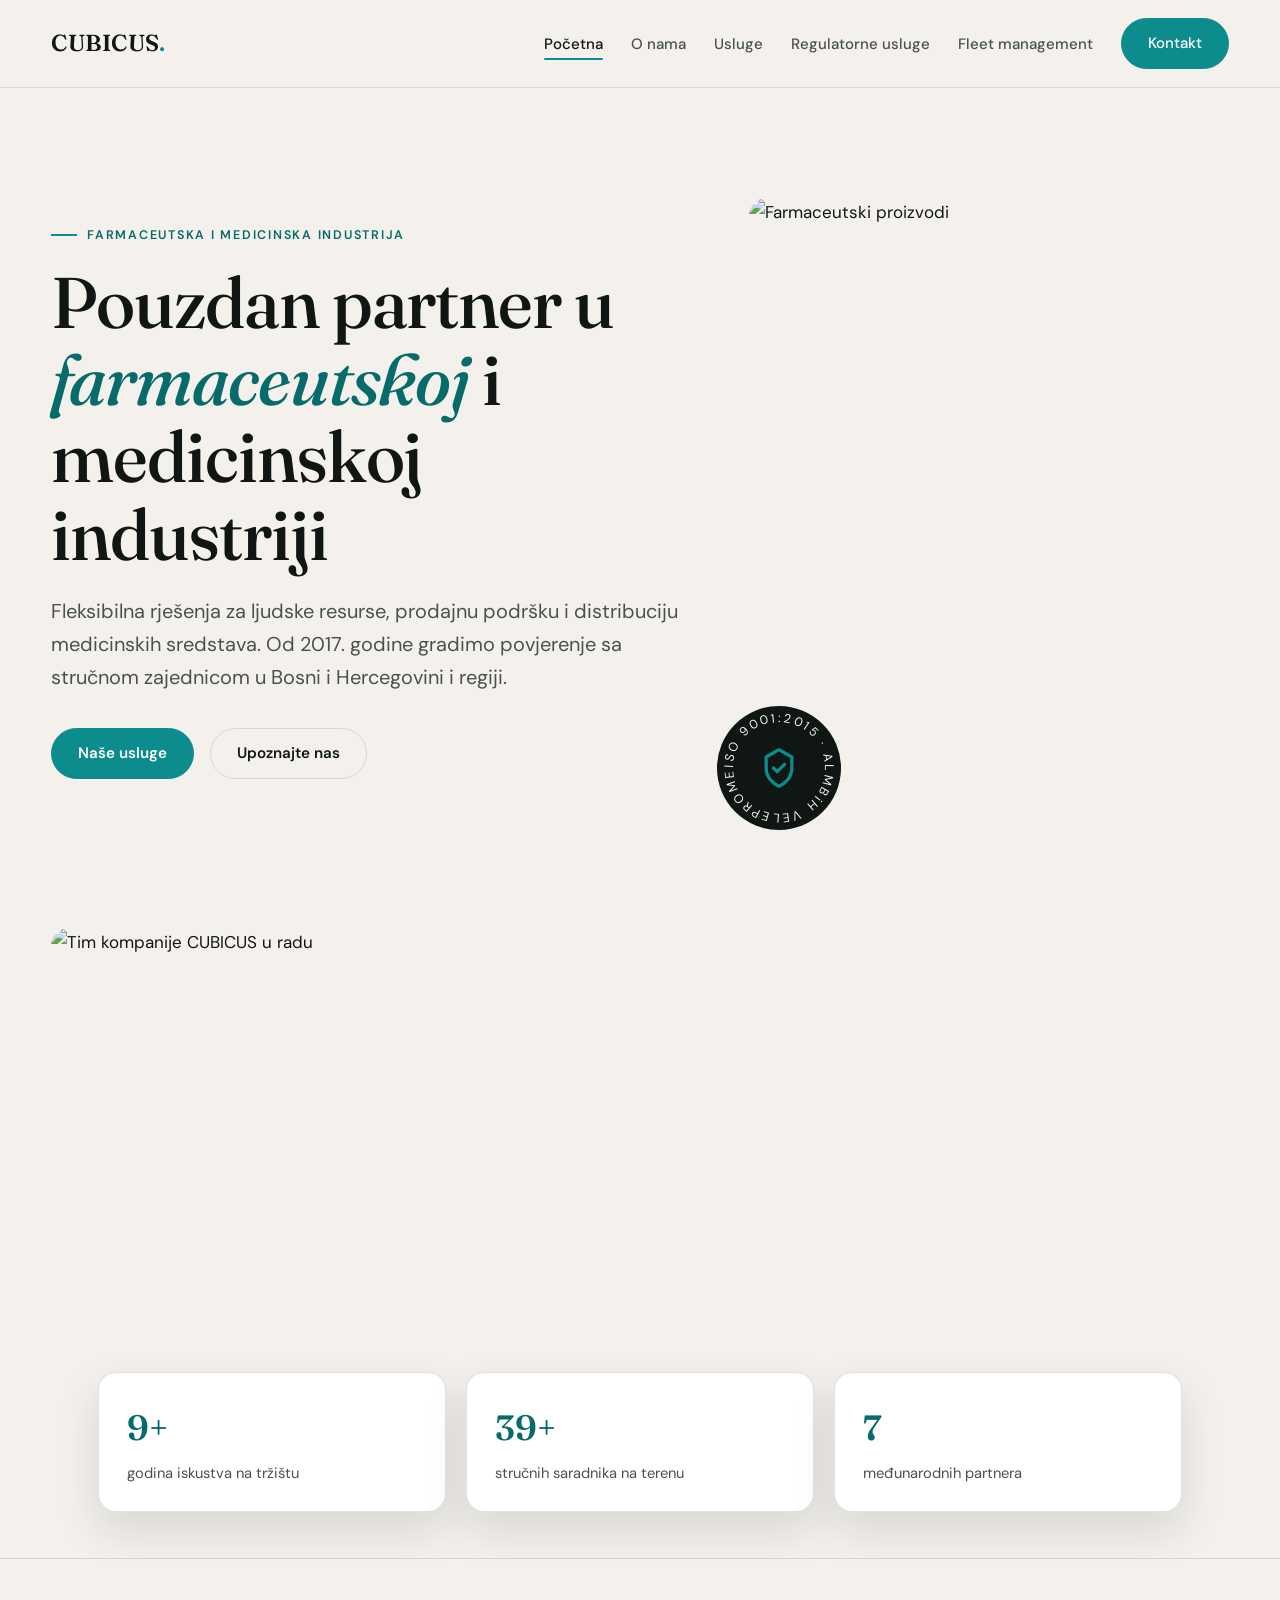
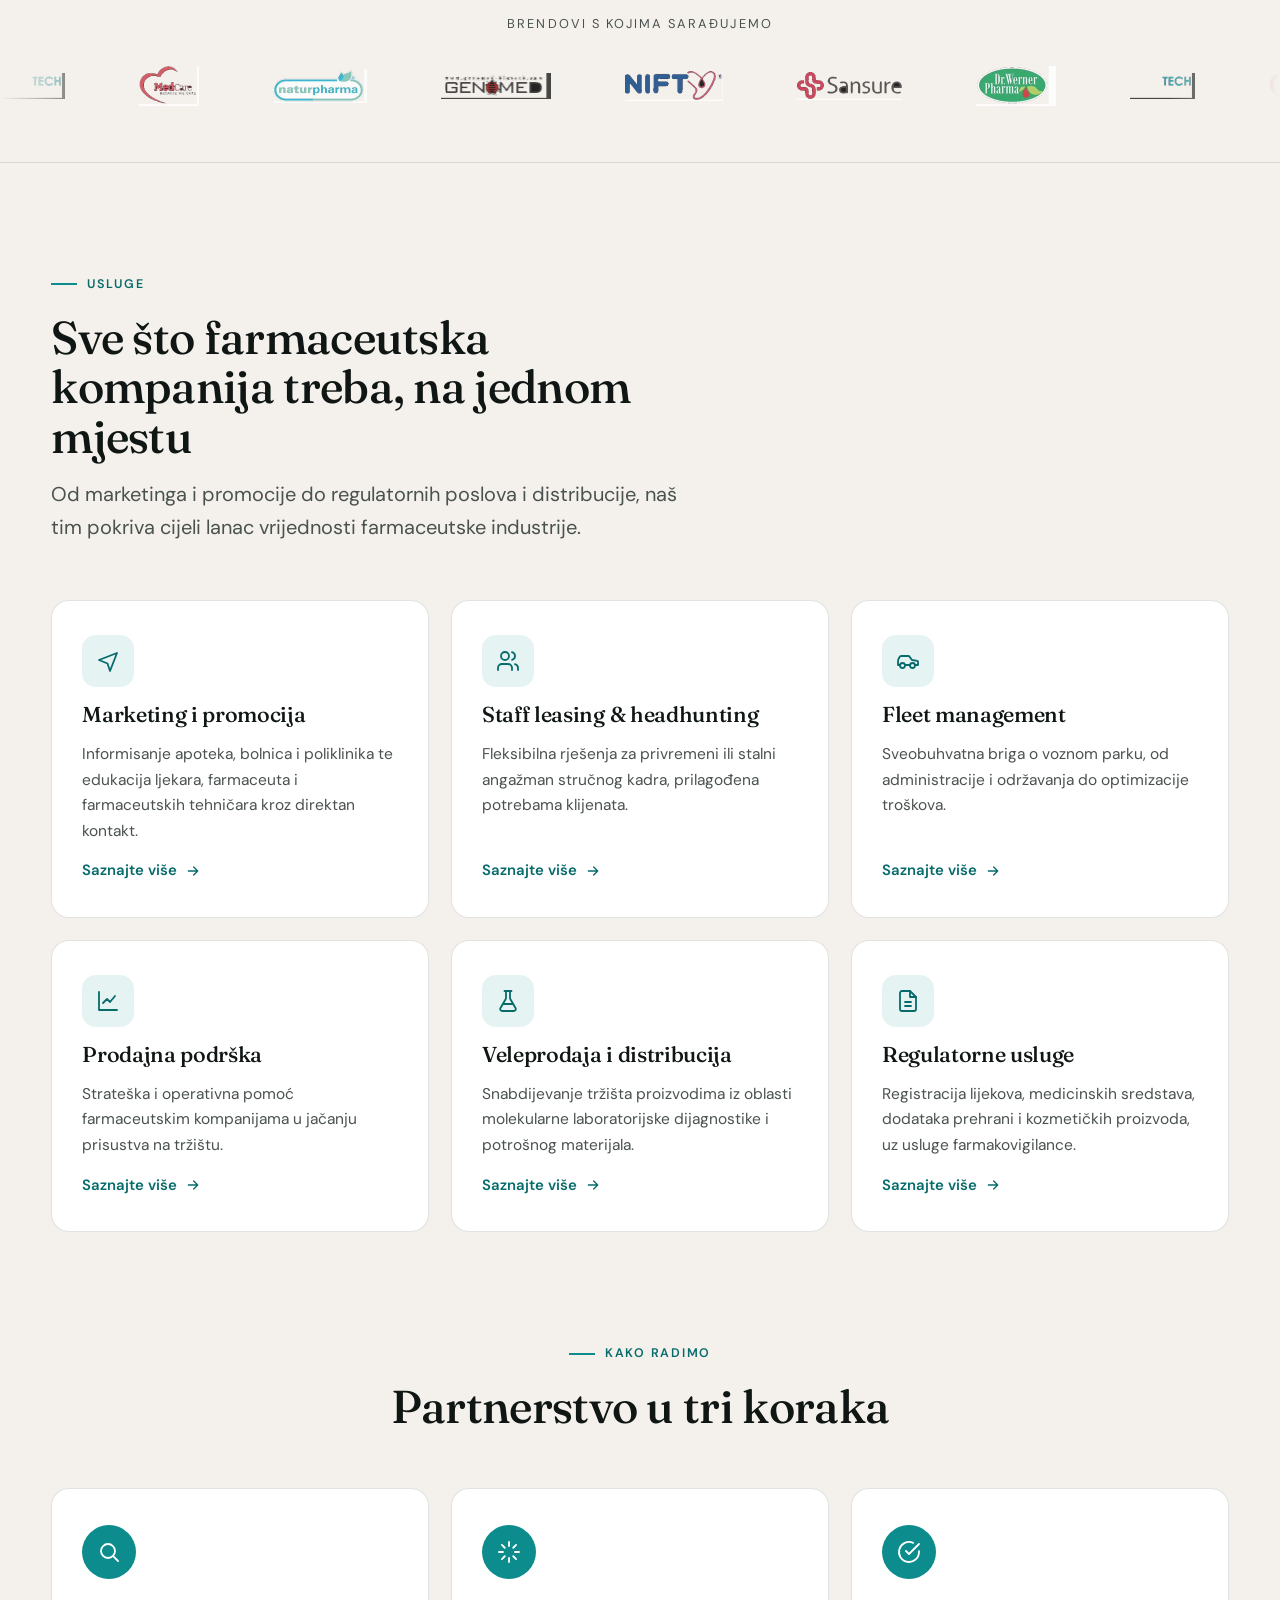
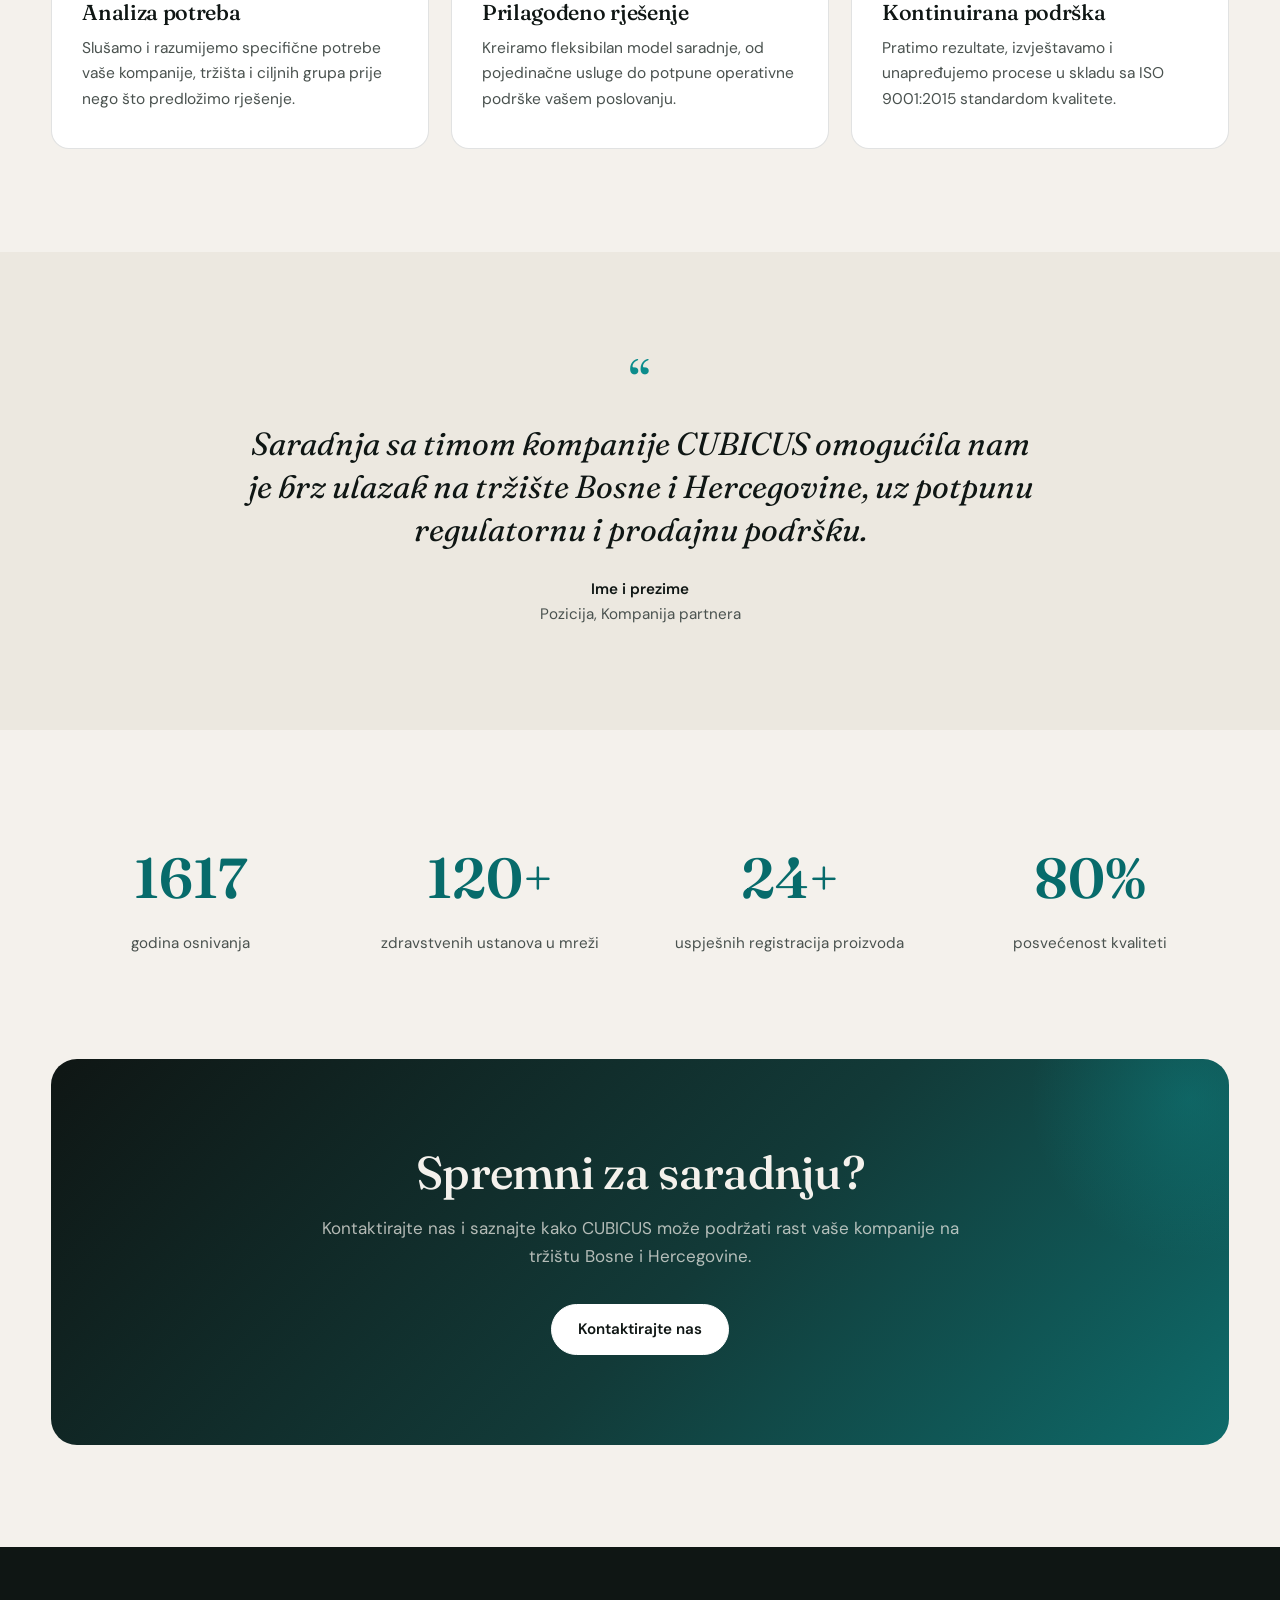
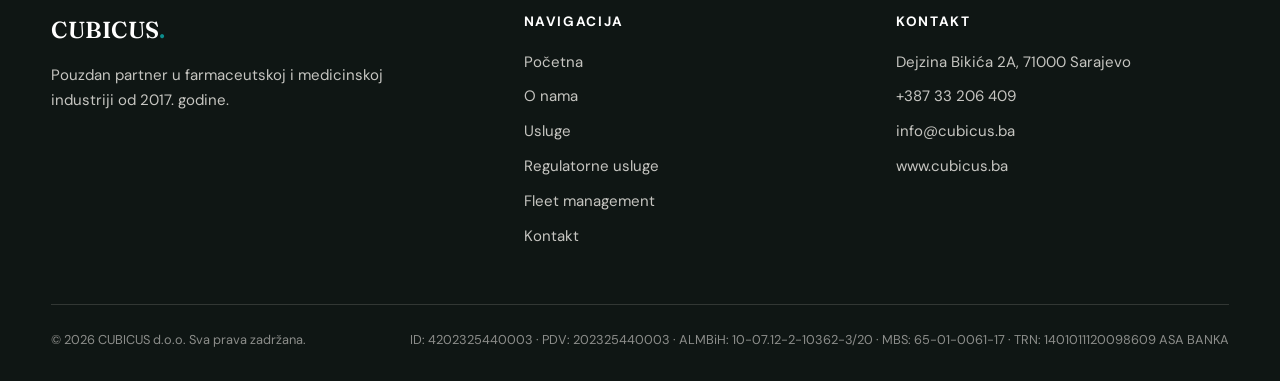
==== cubicus 7/index.html @ b8afccc7 "Add files via upload" ====
<!DOCTYPE html>
<html lang="bs">
<head>
<meta charset="UTF-8">
<meta name="viewport" content="width=device-width, initial-scale=1.0">
<title>CUBICUS d.o.o. | Pouzdan partner u farmaceutskoj i medicinskoj industriji</title>
<meta name="description" content="CUBICUS d.o.o. Sarajevo. Fleksibilna rješenja za ljudske resurse, prodajnu podršku i distribuciju medicinskih sredstava.">
<link rel="preconnect" href="https://fonts.googleapis.com">
<link rel="preconnect" href="https://fonts.gstatic.com" crossorigin>
<link href="https://fonts.googleapis.com/css2?family=Fraunces:ital,wght@0,400;0,500;0,600;1,400;1,500&family=DM+Sans:wght@400;500;600;700&display=swap" rel="stylesheet">
<link rel="stylesheet" href="style.css">
</head>
<body>

<div class="nav-wrap"><div class="container"><nav class="nav">
  <a class="brand" href="index.html">CUBICUS<span>.</span></a>
  <ul class="nav-links">
    <li><a href="index.html" class="active">Početna</a></li>
    <li><a href="o-nama.html">O nama</a></li>
    <li><a href="usluge.html">Usluge</a></li>
    <li><a href="regulatorne-usluge.html">Regulatorne usluge</a></li>
    <li><a href="fleet-management.html">Fleet management</a></li>
    <li><a class="btn" href="kontakt.html">Kontakt</a></li>
  </ul>
  <button class="nav-toggle" aria-label="Otvori meni"><span></span><span></span><span></span></button>
</nav></div></div>

<!-- HERO -->
<header class="hero">
  <div class="container hero-grid">
    <div>
      <span class="eyebrow">Farmaceutska i medicinska industrija</span>
      <h1>Pouzdan partner u <em>farmaceutskoj</em> i medicinskoj industriji</h1>
      <p class="lead" style="margin-top:22px;">Fleksibilna rješenja za ljudske resurse, prodajnu podršku i distribuciju medicinskih sredstava. Od 2017. godine gradimo povjerenje sa stručnom zajednicom u Bosni i Hercegovini i regiji.</p>
      <div class="hero-actions">
        <a class="btn" href="usluge.html">Naše usluge</a>
        <a class="btn ghost" href="o-nama.html">Upoznajte nas</a>
      </div>
    </div>
    <div class="hero-side">
      <img src="https://images.unsplash.com/photo-1587854692152-cbe660dbde88?auto=format&fit=crop&q=80&w=900" alt="Farmaceutski proizvodi">
      <div class="spin-chip" aria-hidden="true">
        <svg viewBox="0 0 128 128">
          <defs><path id="circlePath" d="M 64,64 m -46,0 a 46,46 0 1,1 92,0 a 46,46 0 1,1 -92,0"></path></defs>
          <circle cx="64" cy="64" r="62" fill="#0F1614"></circle>
          <text fill="#F4F1EC" font-size="12.5" font-family="DM Sans, sans-serif" letter-spacing="2.5">
            <textPath href="#circlePath">ISO 9001:2015 &#183; ALMBiH VELEPROMETNIK &#183;</textPath>
          </text>
        </svg>
        <div class="chip-core">
          <svg viewBox="0 0 24 24" fill="none" stroke="#0C8C8C" stroke-width="1.8" stroke-linecap="round" stroke-linejoin="round"><path d="M12 2l7 4v6c0 5-3.5 8.5-7 10-3.5-1.5-7-5-7-10V6l7-4z"/><path d="M9 12l2 2 4-4"/></svg>
        </div>
      </div>
    </div>
  </div>
</header>

<!-- FEATURE BAND -->
<section class="feature-band">
  <div class="container">
    <div class="feature-media reveal">
      <img src="https://images.unsplash.com/photo-1522071820081-009f0129c71c?auto=format&fit=crop&q=80&w=1600" alt="Tim kompanije CUBICUS u radu">
      <div class="float-cards">
        <div class="stat-card"><div class="num"><span data-count="9" data-suffix="+">0</span></div><div class="lbl">godina iskustva na tržištu</div></div>
        <div class="stat-card"><div class="num"><span data-count="40" data-suffix="+">0</span></div><div class="lbl">stručnih saradnika na terenu</div></div>
        <div class="stat-card"><div class="num"><span data-count="7">0</span></div><div class="lbl">međunarodnih partnera</div></div>
      </div>
    </div>
  </div>
</section>

<!-- LOGO MARQUEE -->
<section class="marquee-section">
  <div class="marquee-label">Brendovi s kojima sarađujemo</div>
  <div class="marquee">
    <div class="marquee-track">
      <img src="logos/ecotech.png" alt="EcoTech">
      <img src="logos/medcare.png" alt="MedCare">
      <img src="logos/naturpharma.png" alt="Naturpharma">
      <img src="logos/genomed.png" alt="Genomed">
      <img src="logos/nifty.png" alt="NIFTY">
      <img src="logos/sansure.png" alt="Sansure">
      <img src="logos/drwerner.png" alt="Dr. Werner Pharma">
    </div>
  </div>
</section>

<!-- SERVICES SUMMARY -->
<section class="section">
  <div class="container">
    <div class="section-head reveal">
      <span class="eyebrow">Usluge</span>
      <h2>Sve što farmaceutska kompanija treba, na jednom mjestu</h2>
      <p class="lead">Od marketinga i promocije do regulatornih poslova i distribucije, naš tim pokriva cijeli lanac vrijednosti farmaceutske industrije.</p>
    </div>
    <div class="services-grid">
      <article class="service-card reveal">
        <div class="icon"><svg width="24" height="24" viewBox="0 0 24 24" fill="none" stroke="currentColor" stroke-width="1.8" stroke-linecap="round" stroke-linejoin="round"><path d="M3 11l18-7-7 18-2.5-7.5L3 11z"/></svg></div>
        <h3>Marketing i promocija</h3>
        <p>Informisanje apoteka, bolnica i poliklinika te edukacija ljekara, farmaceuta i farmaceutskih tehničara kroz direktan kontakt.</p>
        <a class="card-link" href="usluge.html#marketing">Saznajte više <svg width="16" height="16" viewBox="0 0 24 24" fill="none" stroke="currentColor" stroke-width="2" stroke-linecap="round" stroke-linejoin="round"><path d="M5 12h14M13 6l6 6-6 6"/></svg></a>
      </article>
      <article class="service-card reveal">
        <div class="icon"><svg width="24" height="24" viewBox="0 0 24 24" fill="none" stroke="currentColor" stroke-width="1.8" stroke-linecap="round" stroke-linejoin="round"><path d="M16 21v-2a4 4 0 0 0-4-4H6a4 4 0 0 0-4 4v2"/><circle cx="9" cy="7" r="4"/><path d="M22 21v-2a4 4 0 0 0-3-3.87M16 3.13a4 4 0 0 1 0 7.75"/></svg></div>
        <h3>Staff leasing &amp; headhunting</h3>
        <p>Fleksibilna rješenja za privremeni ili stalni angažman stručnog kadra, prilagođena potrebama klijenata.</p>
        <a class="card-link" href="usluge.html#staff">Saznajte više <svg width="16" height="16" viewBox="0 0 24 24" fill="none" stroke="currentColor" stroke-width="2" stroke-linecap="round" stroke-linejoin="round"><path d="M5 12h14M13 6l6 6-6 6"/></svg></a>
      </article>
      <article class="service-card reveal">
        <div class="icon"><svg width="24" height="24" viewBox="0 0 24 24" fill="none" stroke="currentColor" stroke-width="1.8" stroke-linecap="round" stroke-linejoin="round"><path d="M14 16H9m10 0h3v-3.15a1 1 0 0 0-.84-.99L16 11l-2.7-3.6a1 1 0 0 0-.8-.4H5.24a2 2 0 0 0-1.8 1.1l-.8 1.63A6 6 0 0 0 2 12.42V16h2"/><circle cx="6.5" cy="16.5" r="2.5"/><circle cx="16.5" cy="16.5" r="2.5"/></svg></div>
        <h3>Fleet management</h3>
        <p>Sveobuhvatna briga o voznom parku, od administracije i održavanja do optimizacije troškova.</p>
        <a class="card-link" href="fleet-management.html">Saznajte više <svg width="16" height="16" viewBox="0 0 24 24" fill="none" stroke="currentColor" stroke-width="2" stroke-linecap="round" stroke-linejoin="round"><path d="M5 12h14M13 6l6 6-6 6"/></svg></a>
      </article>
      <article class="service-card reveal">
        <div class="icon"><svg width="24" height="24" viewBox="0 0 24 24" fill="none" stroke="currentColor" stroke-width="1.8" stroke-linecap="round" stroke-linejoin="round"><path d="M3 3v18h18"/><path d="M7 14l4-4 3 3 5-6"/></svg></div>
        <h3>Prodajna podrška</h3>
        <p>Strateška i operativna pomoć farmaceutskim kompanijama u jačanju prisustva na tržištu.</p>
        <a class="card-link" href="usluge.html#prodaja">Saznajte više <svg width="16" height="16" viewBox="0 0 24 24" fill="none" stroke="currentColor" stroke-width="2" stroke-linecap="round" stroke-linejoin="round"><path d="M5 12h14M13 6l6 6-6 6"/></svg></a>
      </article>
      <article class="service-card reveal">
        <div class="icon"><svg width="24" height="24" viewBox="0 0 24 24" fill="none" stroke="currentColor" stroke-width="1.8" stroke-linecap="round" stroke-linejoin="round"><path d="M10 2v7.5L4.5 19a2 2 0 0 0 1.8 3h11.4a2 2 0 0 0 1.8-3L14 9.5V2"/><path d="M8.5 2h7"/><path d="M7 15h10"/></svg></div>
        <h3>Veleprodaja i distribucija</h3>
        <p>Snabdijevanje tržišta proizvodima iz oblasti molekularne laboratorijske dijagnostike i potrošnog materijala.</p>
        <a class="card-link" href="usluge.html#distribucija">Saznajte više <svg width="16" height="16" viewBox="0 0 24 24" fill="none" stroke="currentColor" stroke-width="2" stroke-linecap="round" stroke-linejoin="round"><path d="M5 12h14M13 6l6 6-6 6"/></svg></a>
      </article>
      <article class="service-card reveal">
        <div class="icon"><svg width="24" height="24" viewBox="0 0 24 24" fill="none" stroke="currentColor" stroke-width="1.8" stroke-linecap="round" stroke-linejoin="round"><path d="M14 2H6a2 2 0 0 0-2 2v16a2 2 0 0 0 2 2h12a2 2 0 0 0 2-2V8l-6-6z"/><path d="M14 2v6h6"/><path d="M9 13h6M9 17h6"/></svg></div>
        <h3>Regulatorne usluge</h3>
        <p>Registracija lijekova, medicinskih sredstava, dodataka prehrani i kozmetičkih proizvoda, uz usluge farmakovigilance.</p>
        <a class="card-link" href="regulatorne-usluge.html">Saznajte više <svg width="16" height="16" viewBox="0 0 24 24" fill="none" stroke="currentColor" stroke-width="2" stroke-linecap="round" stroke-linejoin="round"><path d="M5 12h14M13 6l6 6-6 6"/></svg></a>
      </article>
    </div>
  </div>
</section>

<!-- KAKO RADIMO -->
<section class="section" style="padding-top:0;">
  <div class="container">
    <div class="section-head center reveal">
      <span class="eyebrow">Kako radimo</span>
      <h2>Partnerstvo u tri koraka</h2>
    </div>
    <div class="how-grid">
      <div class="how-card reveal">
        <div class="icon"><svg width="24" height="24" viewBox="0 0 24 24" fill="none" stroke="currentColor" stroke-width="1.8" stroke-linecap="round" stroke-linejoin="round"><circle cx="11" cy="11" r="7"/><path d="M21 21l-4.35-4.35"/></svg></div>
        <h3>Analiza potreba</h3>
        <p>Slušamo i razumijemo specifične potrebe vaše kompanije, tržišta i ciljnih grupa prije nego što predložimo rješenje.</p>
      </div>
      <div class="how-card reveal">
        <div class="icon"><svg width="24" height="24" viewBox="0 0 24 24" fill="none" stroke="currentColor" stroke-width="1.8" stroke-linecap="round" stroke-linejoin="round"><path d="M12 2v4M12 18v4M4.93 4.93l2.83 2.83M16.24 16.24l2.83 2.83M2 12h4M18 12h4M4.93 19.07l2.83-2.83M16.24 7.76l2.83-2.83"/></svg></div>
        <h3>Prilagođeno rješenje</h3>
        <p>Kreiramo fleksibilan model saradnje, od pojedinačne usluge do potpune operativne podrške vašem poslovanju.</p>
      </div>
      <div class="how-card reveal">
        <div class="icon"><svg width="24" height="24" viewBox="0 0 24 24" fill="none" stroke="currentColor" stroke-width="1.8" stroke-linecap="round" stroke-linejoin="round"><path d="M22 11.08V12a10 10 0 1 1-5.93-9.14"/><path d="M22 4L12 14.01l-3-3"/></svg></div>
        <h3>Kontinuirana podrška</h3>
        <p>Pratimo rezultate, izvještavamo i unapređujemo procese u skladu sa ISO 9001:2015 standardom kvalitete.</p>
      </div>
    </div>
  </div>
</section>

<!-- TESTIMONIAL (placeholder) -->
<section class="section testimonial-section">
  <div class="container">
    <div class="testimonial reveal">
      <span class="quote-mark">&#8220;</span>
      <blockquote>Saradnja sa timom kompanije CUBICUS omogućila nam je brz ulazak na tržište Bosne i Hercegovine, uz potpunu regulatornu i prodajnu podršku.</blockquote>
      <div class="who"><strong>Ime i prezime</strong> Pozicija, Kompanija partnera</div>
    </div>
  </div>
</section>

<!-- STATS -->
<section class="section">
  <div class="container">
    <div class="stats-band reveal">
      <div><div class="num"><span data-count="2017">0</span></div><div class="lbl">godina osnivanja</div></div>
      <div><div class="num"><span data-count="150" data-suffix="+">0</span></div><div class="lbl">zdravstvenih ustanova u mreži</div></div>
      <div><div class="num"><span data-count="30" data-suffix="+">0</span></div><div class="lbl">uspješnih registracija proizvoda</div></div>
      <div><div class="num"><span data-count="100" data-suffix="%">0</span></div><div class="lbl">posvećenost kvaliteti</div></div>
    </div>
  </div>
</section>

<!-- CTA -->
<section class="cta-section">
  <div class="container">
    <div class="cta-inner reveal">
      <h2>Spremni za saradnju?</h2>
      <p>Kontaktirajte nas i saznajte kako CUBICUS može podržati rast vaše kompanije na tržištu Bosne i Hercegovine.</p>
      <a class="btn on-dark" href="kontakt.html">Kontaktirajte nas</a>
    </div>
  </div>
</section>

<footer>
  <div class="container">
    <div class="footer-grid">
      <div>
        <a class="brand" href="index.html">CUBICUS<span>.</span></a>
        <p style="margin-top:14px; font-size:0.94rem; max-width:34ch;">Pouzdan partner u farmaceutskoj i medicinskoj industriji od 2017. godine.</p>
      </div>
      <div>
        <h4>Navigacija</h4>
        <ul>
          <li><a href="index.html">Početna</a></li>
          <li><a href="o-nama.html">O nama</a></li>
          <li><a href="usluge.html">Usluge</a></li>
          <li><a href="regulatorne-usluge.html">Regulatorne usluge</a></li>
          <li><a href="fleet-management.html">Fleet management</a></li>
          <li><a href="kontakt.html">Kontakt</a></li>
        </ul>
      </div>
      <div>
        <h4>Kontakt</h4>
        <ul>
          <li>Dejzina Bikića 2A, 71000 Sarajevo</li>
          <li><a href="tel:+38733206409">+387 33 206 409</a></li>
          <li><a href="mailto:info@cubicus.ba">info@cubicus.ba</a></li>
          <li>www.cubicus.ba</li>
        </ul>
      </div>
    </div>
    <div class="footer-legal">
      <span>&copy; 2026 CUBICUS d.o.o. Sva prava zadržana.</span>
      <span>ID: 4202325440003 &#183; PDV: 202325440003 &#183; ALMBiH: 10-07.12-2-10362-3/20 &#183; MBS: 65-01-0061-17 &#183; TRN: 1401011120098609 ASA BANKA</span>
    </div>
  </div>
</footer>

<script src="script.js"></script>
</body>
</html>
---- cubicus 7/style.css ----
/* CUBICUS d.o.o. - shared styles */
:root {
  --bg: #F4F1EC;
  --bg-soft: #ECE8E0;
  --ink: #0F1614;
  --ink-soft: #4A524F;
  --accent: #0C8C8C;
  --accent-deep: #076B6B;
  --line: rgba(15, 22, 20, 0.12);
  --card: #FFFFFF;
  --radius: 18px;
  --font-display: "Fraunces", serif;
  --font-body: "DM Sans", sans-serif;
}

* { margin: 0; padding: 0; box-sizing: border-box; }
html { scroll-behavior: smooth; }
body {
  background: var(--bg);
  color: var(--ink);
  font-family: var(--font-body);
  font-size: 17px;
  line-height: 1.65;
  -webkit-font-smoothing: antialiased;
}
img { max-width: 100%; display: block; }
a { color: inherit; text-decoration: none; }
.container { width: min(1180px, 92%); margin: 0 auto; }

h1, h2, h3, .display { font-family: var(--font-display); font-weight: 500; line-height: 1.08; letter-spacing: -0.015em; }
h1 { font-size: clamp(2.6rem, 5.6vw, 4.6rem); }
h2 { font-size: clamp(2rem, 3.6vw, 3rem); }
h3 { font-size: 1.35rem; line-height: 1.25; }
.lead { font-size: clamp(1.05rem, 1.6vw, 1.25rem); color: var(--ink-soft); max-width: 58ch; }

.eyebrow {
  display: inline-flex; align-items: center; gap: 10px;
  font-size: 0.78rem; font-weight: 600; letter-spacing: 0.14em;
  text-transform: uppercase; color: var(--accent-deep);
  margin-bottom: 18px;
}
.eyebrow::before { content: ""; width: 26px; height: 2px; background: var(--accent); }

/* ---------- Navigation ---------- */
.nav-wrap {
  position: sticky; top: 0; z-index: 60;
  background: rgba(244, 241, 236, 0.86);
  backdrop-filter: blur(14px);
  -webkit-backdrop-filter: blur(14px);
  border-bottom: 1px solid var(--line);
}
.nav {
  display: flex; align-items: center; justify-content: space-between;
  padding: 18px 0;
}
.brand { font-family: var(--font-display); font-size: 1.45rem; font-weight: 600; letter-spacing: 0.02em; }
.brand span { color: var(--accent); }
.nav-links { display: flex; align-items: center; gap: 28px; list-style: none; }
.nav-links a { font-size: 0.94rem; font-weight: 500; color: var(--ink-soft); transition: color 0.2s; }
.nav-links a:hover, .nav-links a.active { color: var(--ink); }
.nav-links a.active { position: relative; }
.nav-links a.active::after {
  content: ""; position: absolute; left: 0; right: 0; bottom: -6px;
  height: 2px; background: var(--accent); border-radius: 2px;
}
.btn {
  display: inline-flex; align-items: center; gap: 10px;
  background: var(--accent); color: #FFFFFF !important;
  font-weight: 600; font-size: 0.95rem;
  padding: 12px 26px; border-radius: 999px;
  border: 1px solid var(--accent);
  transition: background 0.25s, transform 0.25s;
}
.btn:hover { background: var(--accent-deep); transform: translateY(-2px); }
.btn.ghost { background: transparent; color: var(--ink) !important; border-color: var(--line); }
.btn.ghost:hover { border-color: var(--ink); background: transparent; }
.btn.on-dark { background: #FFFFFF; color: var(--ink) !important; border-color: #FFFFFF; }
.btn.on-dark:hover { background: var(--bg); }
.nav-toggle { display: none; background: none; border: none; cursor: pointer; padding: 6px; }
.nav-toggle span { display: block; width: 24px; height: 2px; background: var(--ink); margin: 5px 0; transition: 0.3s; }

/* ---------- Hero ---------- */
.hero { padding: clamp(60px, 9vw, 110px) 0 clamp(40px, 6vw, 70px); position: relative; }
.hero-grid { display: grid; grid-template-columns: 1.15fr 0.85fr; gap: 48px; align-items: center; }
.hero h1 em { font-style: italic; color: var(--accent-deep); }
.hero-actions { display: flex; gap: 16px; margin-top: 34px; flex-wrap: wrap; }
.hero-side { position: relative; }
.hero-side img { border-radius: var(--radius); aspect-ratio: 4 / 5; object-fit: cover; }

/* Spinning ISO chip */
.spin-chip {
  position: absolute; bottom: -34px; left: -34px;
  width: 128px; height: 128px; z-index: 5;
}
.spin-chip svg { width: 100%; height: 100%; animation: spin 16s linear infinite; }
.spin-chip .chip-core {
  position: absolute; inset: 0; display: flex; align-items: center; justify-content: center;
}
.spin-chip .chip-core svg { width: 44px; height: 44px; animation: none; }
@keyframes spin { to { transform: rotate(360deg); } }
@media (prefers-reduced-motion: reduce) {
  .spin-chip svg { animation: none; }
  html { scroll-behavior: auto; }
}

/* ---------- Wide feature image + floating stats ---------- */
.feature-band { padding: clamp(30px, 5vw, 60px) 0 110px; }
.feature-media { position: relative; }
.feature-media > img {
  width: 100%; height: clamp(320px, 46vw, 520px);
  object-fit: cover; border-radius: var(--radius);
}
.float-cards {
  position: absolute; left: 4%; right: 4%; bottom: -64px;
  display: grid; grid-template-columns: repeat(3, 1fr); gap: 20px;
}
.stat-card {
  background: var(--card); border-radius: var(--radius);
  padding: 26px 28px; box-shadow: 0 18px 44px rgba(15, 22, 20, 0.12);
  border: 1px solid var(--line);
}
.stat-card .num { font-family: var(--font-display); font-size: 2.2rem; font-weight: 600; color: var(--accent-deep); }
.stat-card .lbl { font-size: 0.92rem; color: var(--ink-soft); margin-top: 4px; }

/* ---------- Logo marquee ---------- */
.marquee-section { padding: 54px 0; border-top: 1px solid var(--line); border-bottom: 1px solid var(--line); overflow: hidden; }
.marquee-label { text-align: center; font-size: 0.8rem; letter-spacing: 0.16em; text-transform: uppercase; color: var(--ink-soft); margin-bottom: 30px; }
.marquee { overflow: hidden; position: relative; }
.marquee::before, .marquee::after {
  content: ""; position: absolute; top: 0; bottom: 0; width: 110px; z-index: 2; pointer-events: none;
}
.marquee::before { left: 0; background: linear-gradient(90deg, var(--bg), transparent); }
.marquee::after { right: 0; background: linear-gradient(270deg, var(--bg), transparent); }
.marquee-track { display: flex; align-items: center; gap: 74px; width: max-content; animation: scroll 32s linear infinite; }
.marquee-track img { height: 44px; width: auto; opacity: 0.85; filter: grayscale(18%); transition: 0.3s; }
.marquee-track img:hover { opacity: 1; filter: none; }
@keyframes scroll { to { transform: translateX(-50%); } }
@media (prefers-reduced-motion: reduce) { .marquee-track { animation: none; flex-wrap: wrap; width: auto; justify-content: center; } }

/* ---------- Sections ---------- */
.section { padding: clamp(64px, 8vw, 110px) 0; }
.section-head { max-width: 640px; margin-bottom: clamp(36px, 5vw, 56px); }
.section-head.center { margin-left: auto; margin-right: auto; text-align: center; }
.section-head.center .eyebrow { justify-content: center; }
.section-head p { margin-top: 16px; }

/* Services grid */
.services-grid { display: grid; grid-template-columns: repeat(3, 1fr); gap: 22px; }
.service-card {
  background: var(--card); border: 1px solid var(--line); border-radius: var(--radius);
  padding: 34px 30px; display: flex; flex-direction: column; gap: 14px;
  transition: transform 0.3s, box-shadow 0.3s;
}
.service-card:hover { transform: translateY(-6px); box-shadow: 0 20px 40px rgba(15, 22, 20, 0.1); }
.service-card .icon {
  width: 52px; height: 52px; border-radius: 14px;
  background: rgba(12, 140, 140, 0.1); color: var(--accent-deep);
  display: flex; align-items: center; justify-content: center;
}
.service-card p { color: var(--ink-soft); font-size: 0.97rem; flex: 1; }
.card-link { font-weight: 600; font-size: 0.93rem; color: var(--accent-deep); display: inline-flex; align-items: center; gap: 8px; }
.card-link svg { transition: transform 0.25s; }
.service-card:hover .card-link svg { transform: translateX(5px); }

/* Kako radimo: three equal cards */
.how-grid { display: grid; grid-template-columns: repeat(3, 1fr); gap: 22px; }
.how-card { background: var(--card); border: 1px solid var(--line); border-radius: var(--radius); padding: 36px 30px; }
.how-card .icon {
  width: 54px; height: 54px; border-radius: 50%;
  background: var(--accent); color: #fff;
  display: flex; align-items: center; justify-content: center; margin-bottom: 20px;
}
.how-card p { color: var(--ink-soft); font-size: 0.97rem; margin-top: 10px; }

/* Detail blocks with sticky aside */
.detail-block { display: grid; grid-template-columns: 0.9fr 1.1fr; gap: clamp(36px, 6vw, 80px); align-items: start; }
.detail-block.flip { grid-template-columns: 1.1fr 0.9fr; }
.detail-aside { position: sticky; top: 110px; }
.detail-aside img { border-radius: var(--radius); aspect-ratio: 4 / 4.6; object-fit: cover; }
.detail-body h2 { margin-bottom: 18px; }
.detail-body p { color: var(--ink-soft); margin-bottom: 18px; }
.detail-body h3 { margin: 30px 0 12px; }
.check-list { list-style: none; margin: 8px 0 20px; }
.check-list li {
  position: relative; padding-left: 34px; margin-bottom: 12px; color: var(--ink-soft);
}
.check-list li::before {
  content: ""; position: absolute; left: 0; top: 4px;
  width: 20px; height: 20px; border-radius: 50%;
  background: rgba(12, 140, 140, 0.14);
}
.check-list li::after {
  content: ""; position: absolute; left: 6px; top: 9px;
  width: 8px; height: 5px;
  border-left: 2px solid var(--accent-deep); border-bottom: 2px solid var(--accent-deep);
  transform: rotate(-45deg);
}

/* Inline positions row (Usluge) */
.positions-row { display: flex; flex-wrap: wrap; gap: 10px; margin: 14px 0 20px; }
.positions-row span {
  background: var(--card); border: 1px solid var(--line);
  padding: 8px 18px; border-radius: 999px; font-size: 0.88rem; font-weight: 500;
}

/* Timeline */
.timeline { border-left: 2px solid rgba(12, 140, 140, 0.3); margin: 10px 0 10px 8px; padding-left: 34px; }
.timeline-item { position: relative; padding-bottom: 34px; }
.timeline-item:last-child { padding-bottom: 0; }
.timeline-item::before {
  content: ""; position: absolute; left: -43px; top: 6px;
  width: 16px; height: 16px; border-radius: 50%;
  background: var(--accent); border: 4px solid var(--bg);
}
.timeline-item .year { font-family: var(--font-display); font-size: 1.5rem; font-weight: 600; color: var(--accent-deep); }
.timeline-item p { color: var(--ink-soft); margin-top: 6px; }

/* Testimonial */
.testimonial-section { background: var(--bg-soft); }
.testimonial {
  max-width: 800px; margin: 0 auto; text-align: center;
}
.testimonial blockquote {
  font-family: var(--font-display); font-size: clamp(1.4rem, 2.6vw, 2rem);
  line-height: 1.35; font-style: italic;
}
.testimonial .who { margin-top: 26px; font-size: 0.95rem; color: var(--ink-soft); }
.testimonial .who strong { color: var(--ink); font-weight: 600; display: block; }
.quote-mark { color: var(--accent); font-family: var(--font-display); font-size: 3.6rem; line-height: 1; display: block; margin-bottom: 10px; }

/* Stats band */
.stats-band { display: grid; grid-template-columns: repeat(4, 1fr); gap: 22px; text-align: center; }
.stats-band .num { font-family: var(--font-display); font-size: clamp(2.4rem, 4.4vw, 3.6rem); font-weight: 600; color: var(--accent-deep); }
.stats-band .lbl { color: var(--ink-soft); font-size: 0.95rem; margin-top: 6px; }

/* ---------- Dark CTA ---------- */
.cta-section { padding: 0 0 clamp(64px, 8vw, 110px); }
.cta-inner {
  background: linear-gradient(135deg, #0F1614 0%, #123A38 55%, #0C8C8C 130%);
  color: #F4F1EC; border-radius: 26px;
  padding: clamp(50px, 7vw, 90px) clamp(28px, 6vw, 80px);
  text-align: center; position: relative; overflow: hidden;
}
.cta-inner::before {
  content: ""; position: absolute; right: -120px; top: -120px;
  width: 320px; height: 320px; border-radius: 50%;
  background: radial-gradient(circle, rgba(12, 140, 140, 0.35), transparent 70%);
}
.cta-inner h2 { margin-bottom: 16px; }
.cta-inner p { color: rgba(244, 241, 236, 0.72); max-width: 56ch; margin: 0 auto 34px; }

/* ---------- Page hero (subpages) ---------- */
.page-hero { padding: clamp(56px, 8vw, 96px) 0 clamp(30px, 4vw, 50px); }
.page-hero .lead { margin-top: 18px; }

/* ---------- Contact ---------- */
.contact-grid { display: grid; grid-template-columns: 1fr 1fr; gap: clamp(36px, 5vw, 64px); align-items: start; }
.contact-card {
  background: var(--card); border: 1px solid var(--line); border-radius: var(--radius);
  padding: 30px; margin-bottom: 18px;
}
.contact-card h3 { margin-bottom: 8px; display: flex; align-items: center; gap: 12px; }
.contact-card h3 svg { color: var(--accent-deep); flex: none; }
.contact-card p, .contact-card a { color: var(--ink-soft); }
.contact-card a:hover { color: var(--accent-deep); }
.legal-table { width: 100%; border-collapse: collapse; font-size: 0.95rem; }
.legal-table td { padding: 12px 10px; border-bottom: 1px solid var(--line); vertical-align: top; }
.legal-table td:first-child { font-weight: 600; white-space: nowrap; width: 38%; }
.legal-table td:last-child { color: var(--ink-soft); }

/* ---------- Footer ---------- */
footer { background: var(--ink); color: rgba(244, 241, 236, 0.8); padding: 64px 0 30px; }
.footer-grid { display: grid; grid-template-columns: 1.3fr 1fr 1fr; gap: 40px; margin-bottom: 46px; }
footer .brand { color: #fff; }
footer h4 { color: #fff; font-size: 0.85rem; letter-spacing: 0.12em; text-transform: uppercase; margin-bottom: 16px; }
footer ul { list-style: none; }
footer li { margin-bottom: 10px; font-size: 0.94rem; }
footer a:hover { color: #fff; }
.footer-legal {
  border-top: 1px solid rgba(244, 241, 236, 0.15);
  padding-top: 24px; font-size: 0.8rem; color: rgba(244, 241, 236, 0.55);
  display: flex; flex-wrap: wrap; gap: 8px 22px; justify-content: space-between;
}

/* ---------- Reveal on scroll ---------- */
.reveal { opacity: 0; transform: translateY(26px); transition: opacity 0.7s ease, transform 0.7s ease; }
.reveal.visible { opacity: 1; transform: none; }
@media (prefers-reduced-motion: reduce) { .reveal { opacity: 1; transform: none; transition: none; } }

/* ---------- Responsive ---------- */
@media (max-width: 980px) {
  .hero-grid, .detail-block, .detail-block.flip, .contact-grid { grid-template-columns: 1fr; }
  .detail-aside { position: static; }
  .services-grid, .how-grid { grid-template-columns: 1fr 1fr; }
  .float-cards { grid-template-columns: repeat(3, 1fr); gap: 12px; }
  .stats-band { grid-template-columns: 1fr 1fr; gap: 34px; }
  .footer-grid { grid-template-columns: 1fr 1fr; }
}
@media (max-width: 720px) {
  .nav-links {
    position: absolute; top: 100%; left: 0; right: 0;
    background: var(--bg); border-bottom: 1px solid var(--line);
    flex-direction: column; align-items: flex-start; gap: 0;
    padding: 10px 4%; display: none;
  }
  .nav-links.open { display: flex; }
  .nav-links li { width: 100%; }
  .nav-links a { display: block; padding: 13px 0; font-size: 1.05rem; }
  .nav-links a.active::after { display: none; }
  .nav-toggle { display: block; }
  .services-grid, .how-grid { grid-template-columns: 1fr; }
  .float-cards { position: static; margin-top: 18px; grid-template-columns: 1fr; }
  .feature-band { padding-bottom: 40px; }
  .spin-chip { width: 100px; height: 100px; bottom: -20px; left: -12px; }
  .footer-grid { grid-template-columns: 1fr; }
}
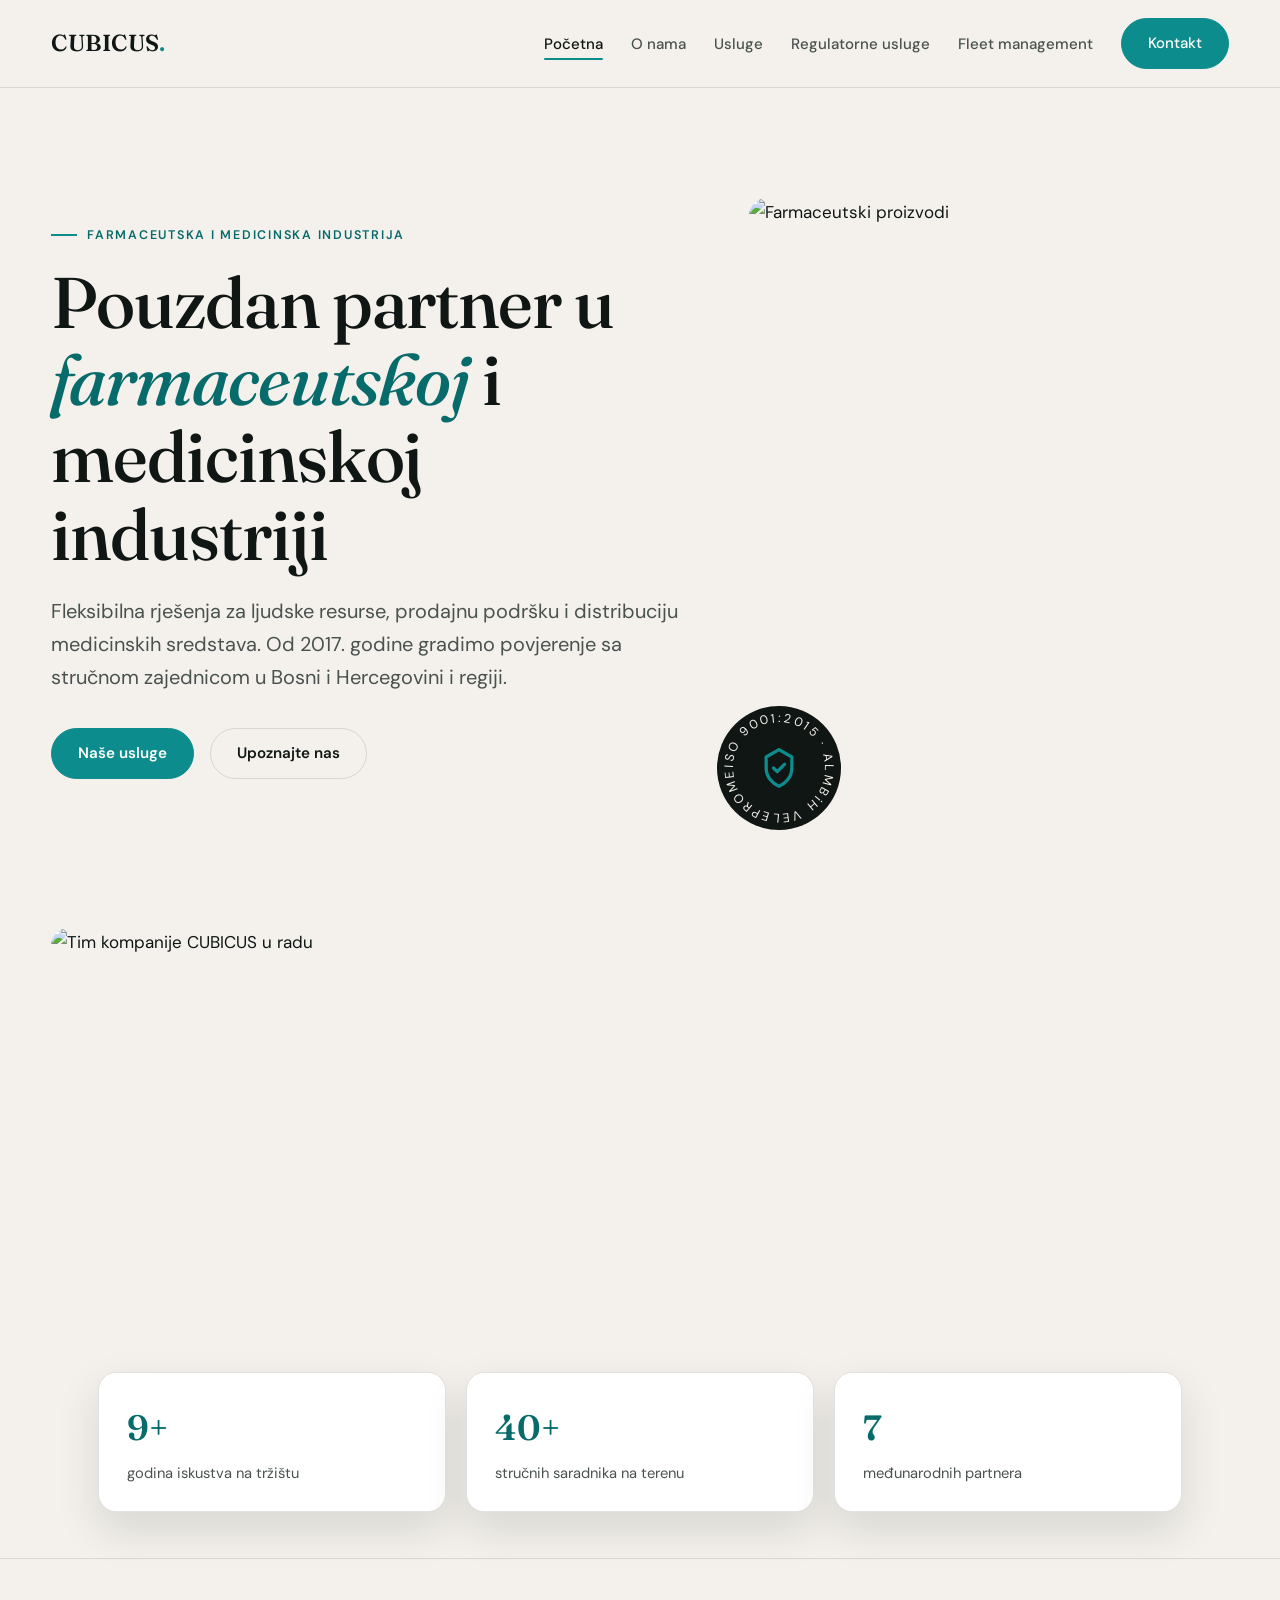
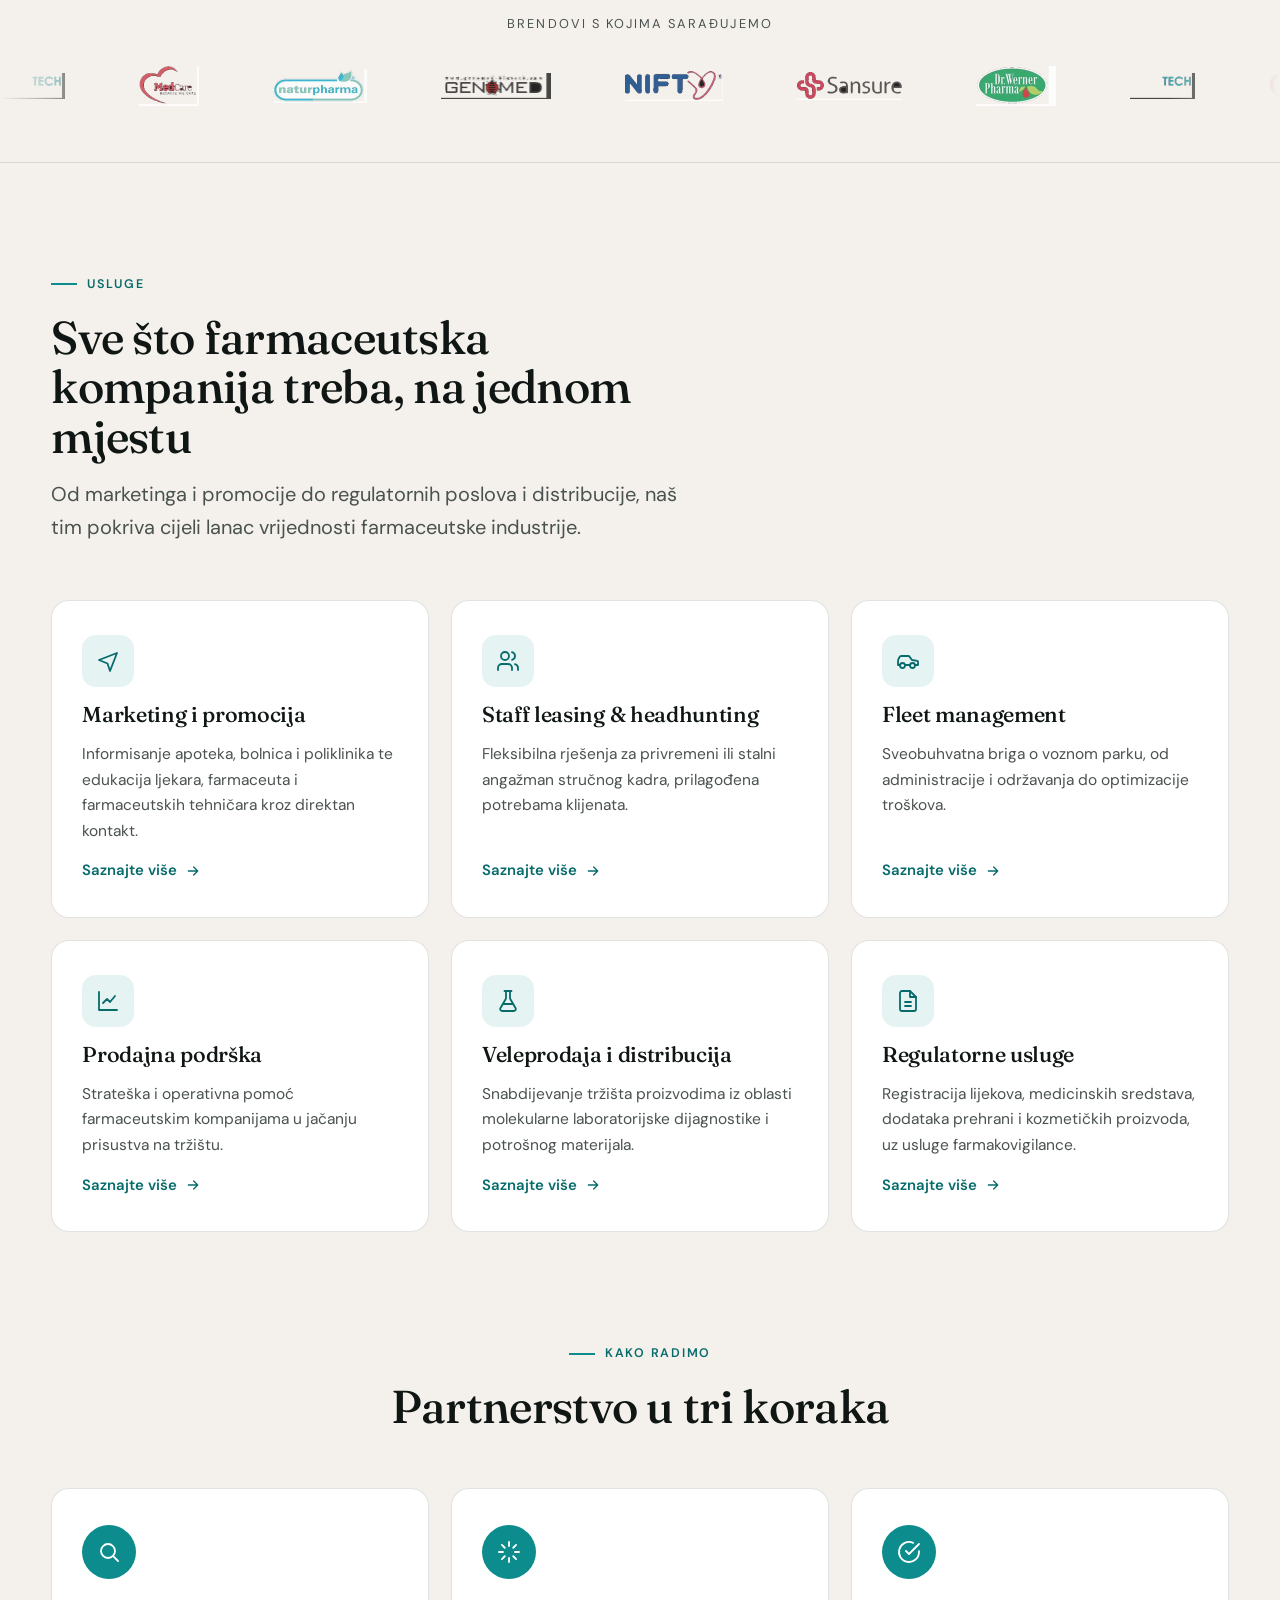
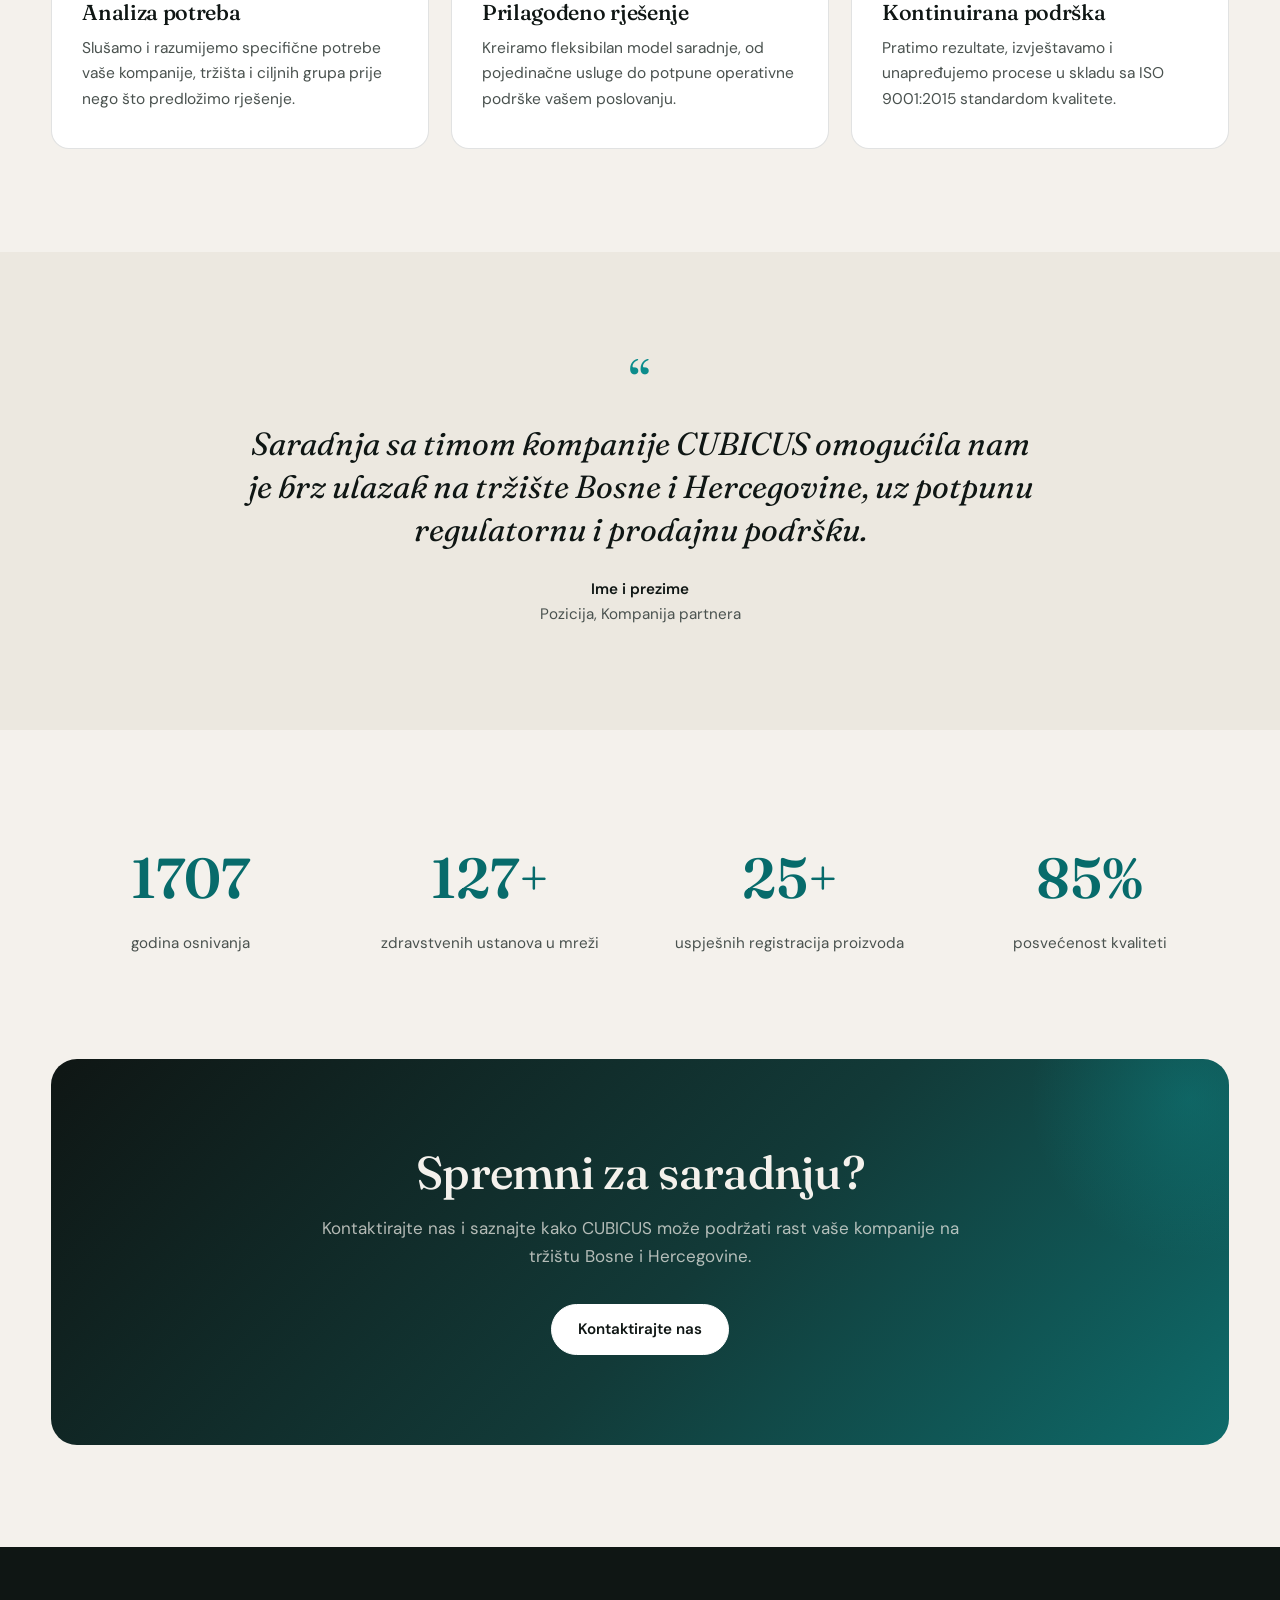
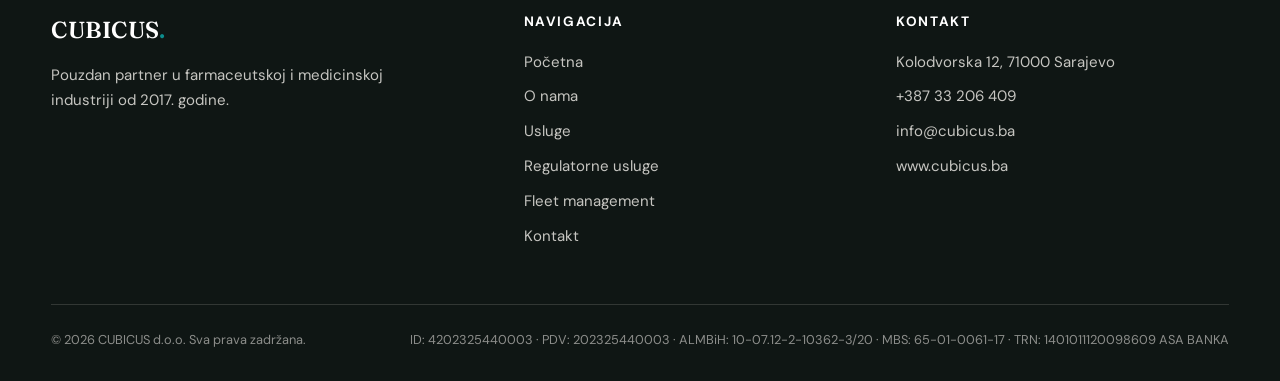
==== commit 274d7ffc: "Update company address to Kolodvorska 12, 71000 Sarajevo Co-Authored-By: Claude Sonnet 4.6 <noreply@" ====
--- a/cubicus 7/index.html
+++ b/cubicus 7/index.html
@@ -216,7 +216,7 @@
       <div>
         <h4>Kontakt</h4>
         <ul>
-          <li>Dejzina Bikića 2A, 71000 Sarajevo</li>
+          <li>Kolodvorska 12, 71000 Sarajevo</li>
           <li><a href="tel:+38733206409">+387 33 206 409</a></li>
           <li><a href="mailto:info@cubicus.ba">info@cubicus.ba</a></li>
           <li>www.cubicus.ba</li>
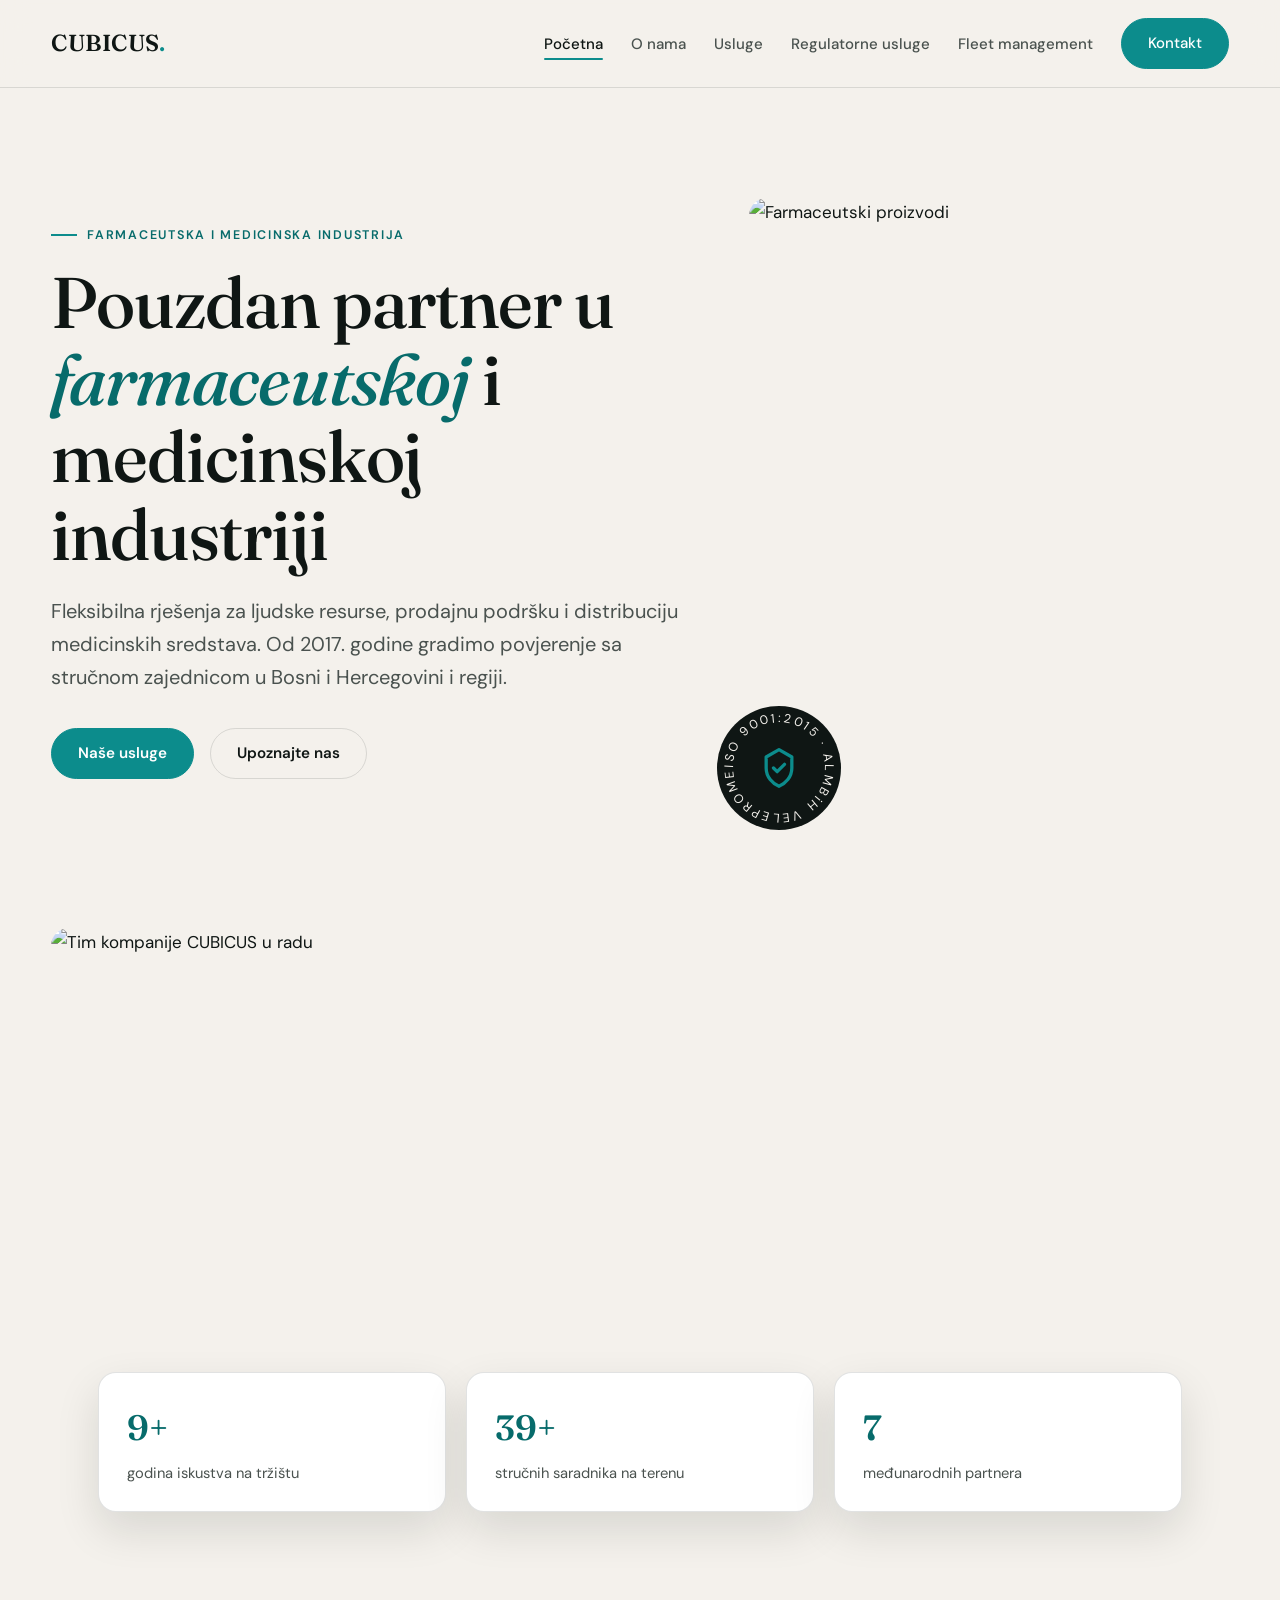
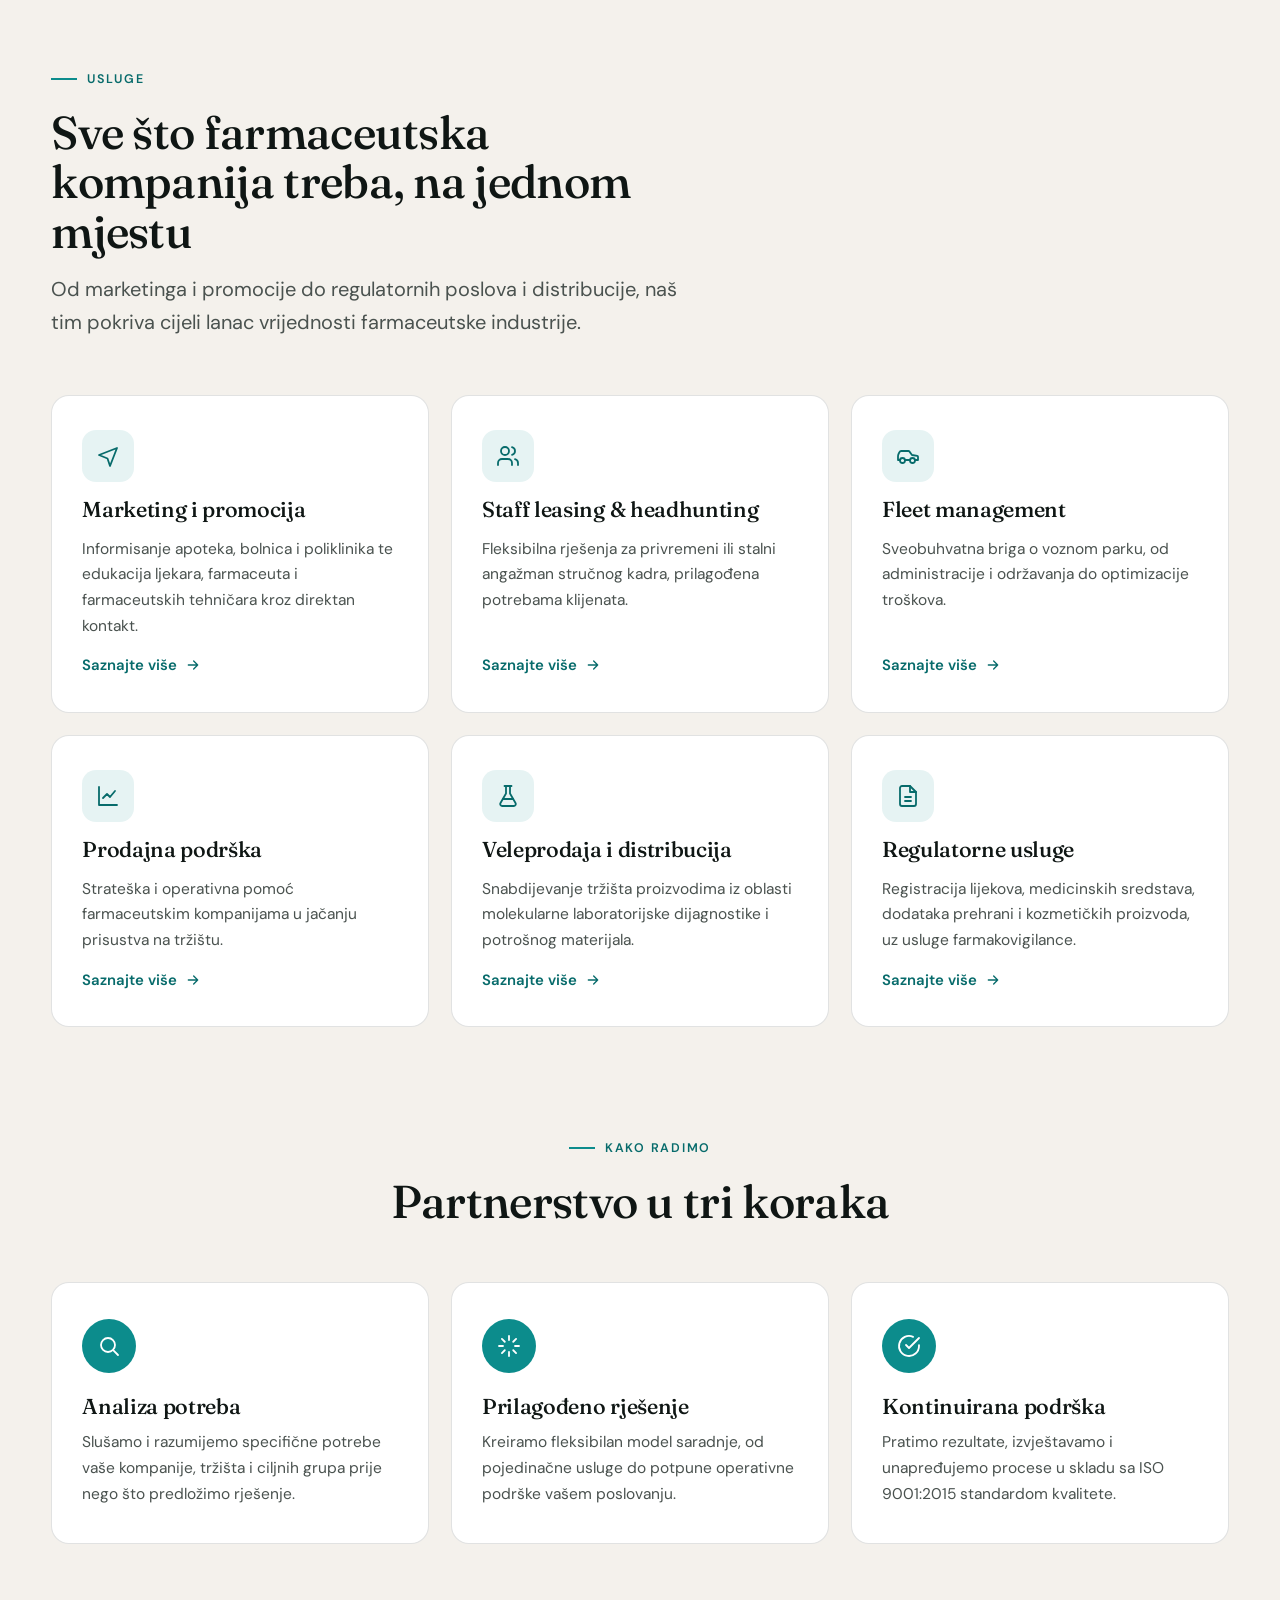
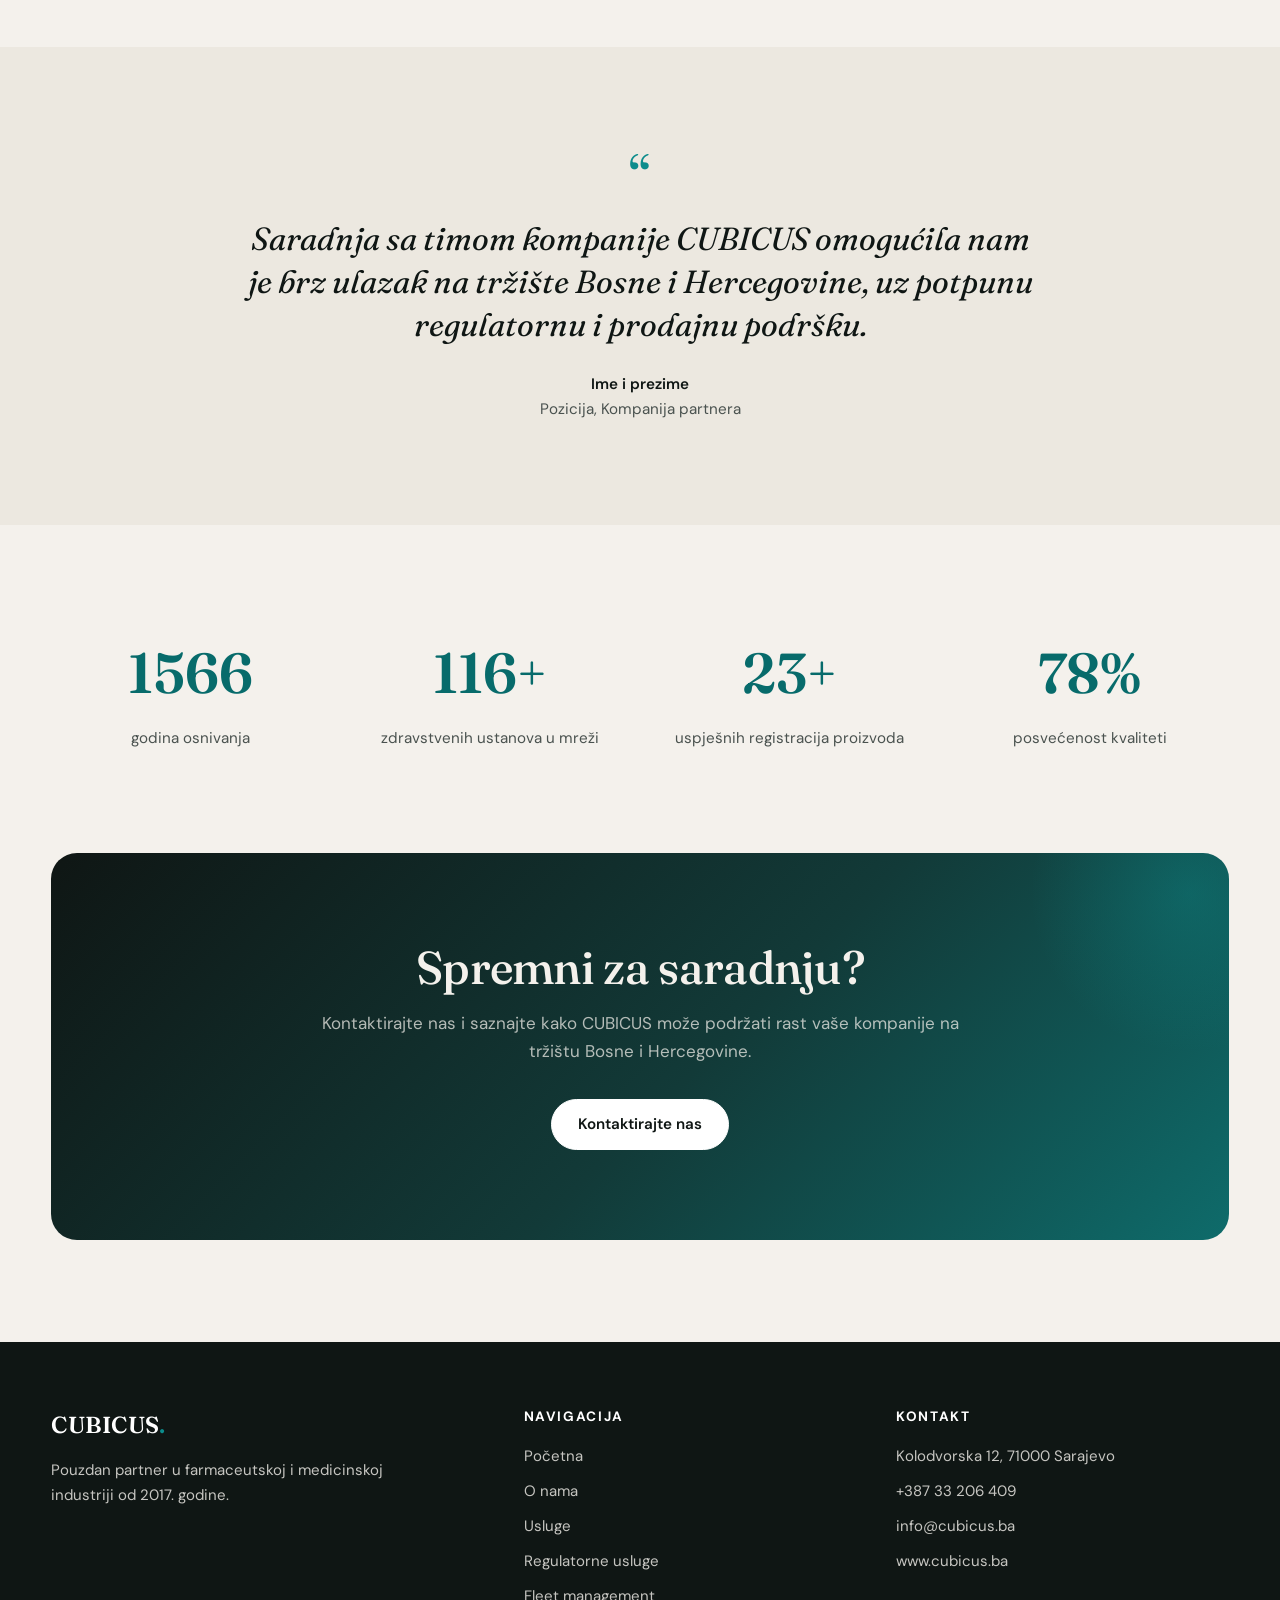
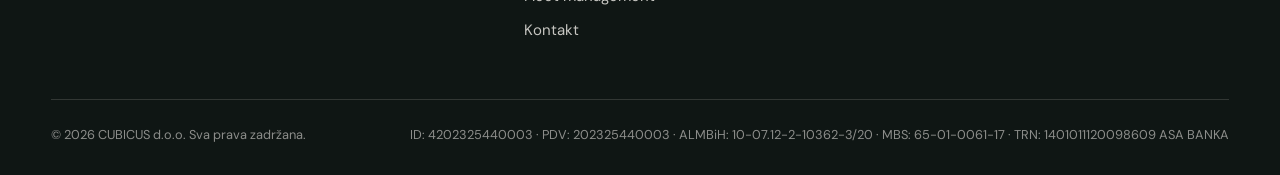
==== commit b6fa9334: "Remove partner logo marquee section from index and o-nama pages Co-Authored-By: Claude Sonnet 4.6 <n" ====
--- a/cubicus 7/index.html
+++ b/cubicus 7/index.html
@@ -69,21 +69,6 @@
   </div>
 </section>
 
-<!-- LOGO MARQUEE -->
-<section class="marquee-section">
-  <div class="marquee-label">Brendovi s kojima sarađujemo</div>
-  <div class="marquee">
-    <div class="marquee-track">
-      <img src="logos/ecotech.png" alt="EcoTech">
-      <img src="logos/medcare.png" alt="MedCare">
-      <img src="logos/naturpharma.png" alt="Naturpharma">
-      <img src="logos/genomed.png" alt="Genomed">
-      <img src="logos/nifty.png" alt="NIFTY">
-      <img src="logos/sansure.png" alt="Sansure">
-      <img src="logos/drwerner.png" alt="Dr. Werner Pharma">
-    </div>
-  </div>
-</section>
 
 <!-- SERVICES SUMMARY -->
 <section class="section">
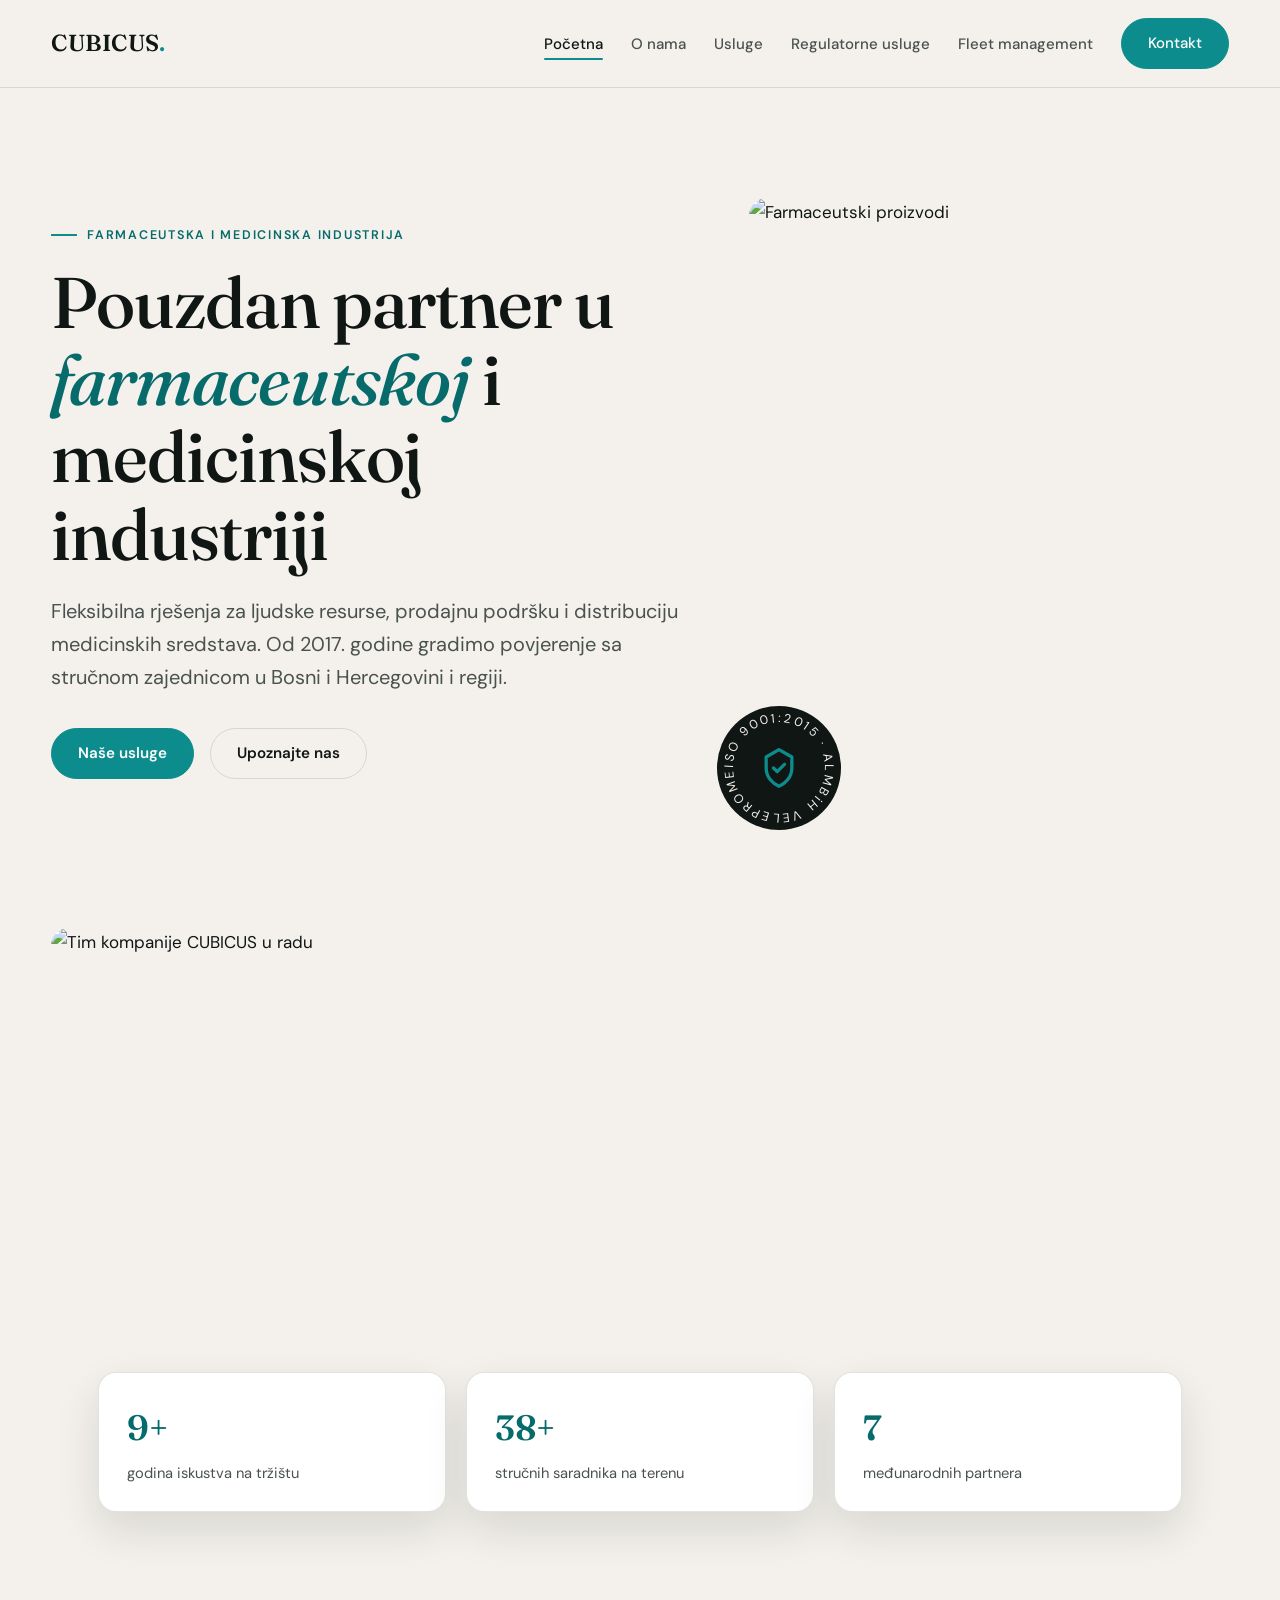
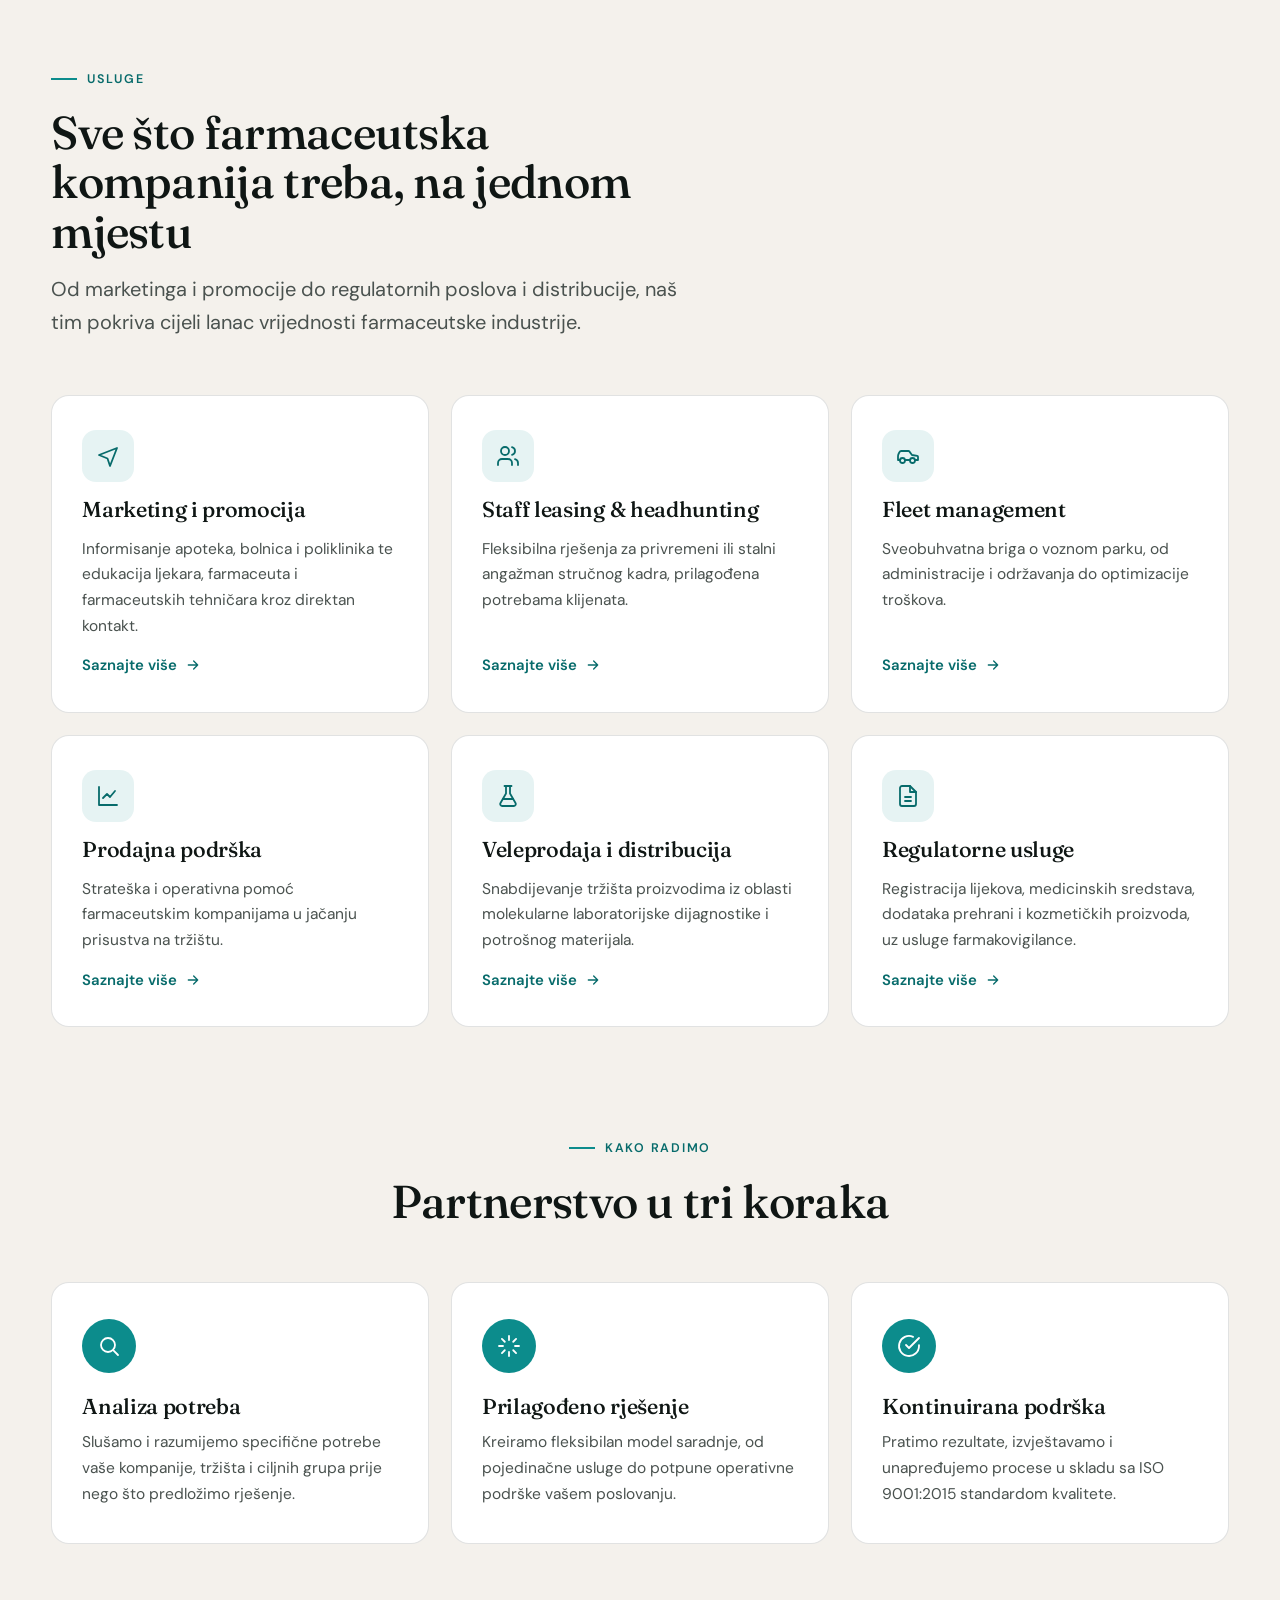
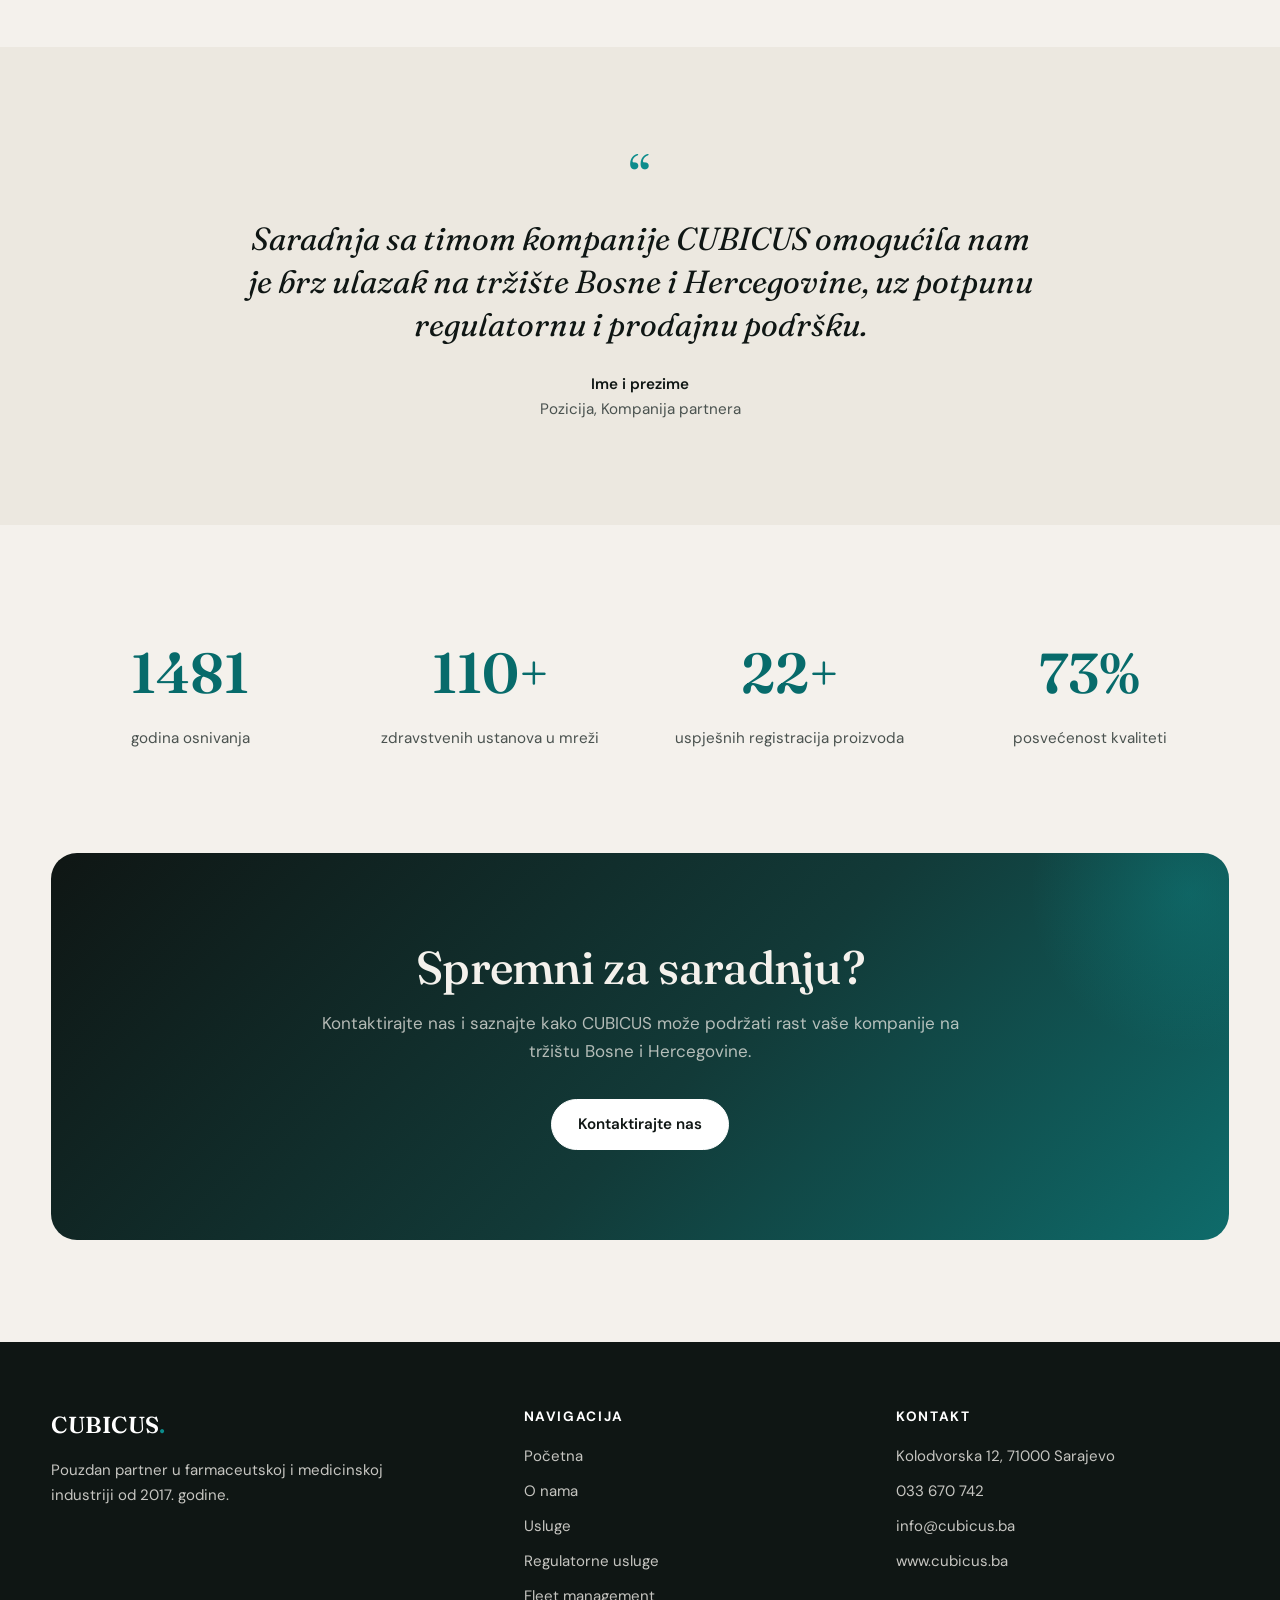
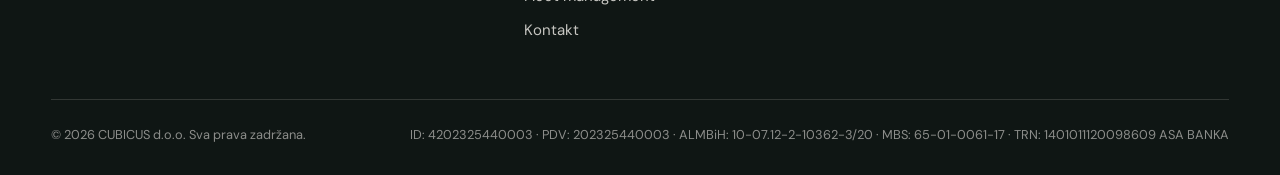
==== commit 734d0166: "Add 2018 and 2023 milestones to timeline, update phone number to 033 670 742 Co-Authored-By: Claude " ====
--- a/cubicus 7/index.html
+++ b/cubicus 7/index.html
@@ -202,7 +202,7 @@
         <h4>Kontakt</h4>
         <ul>
           <li>Kolodvorska 12, 71000 Sarajevo</li>
-          <li><a href="tel:+38733206409">+387 33 206 409</a></li>
+          <li><a href="tel:+38733670742">033 670 742</a></li>
           <li><a href="mailto:info@cubicus.ba">info@cubicus.ba</a></li>
           <li>www.cubicus.ba</li>
         </ul>
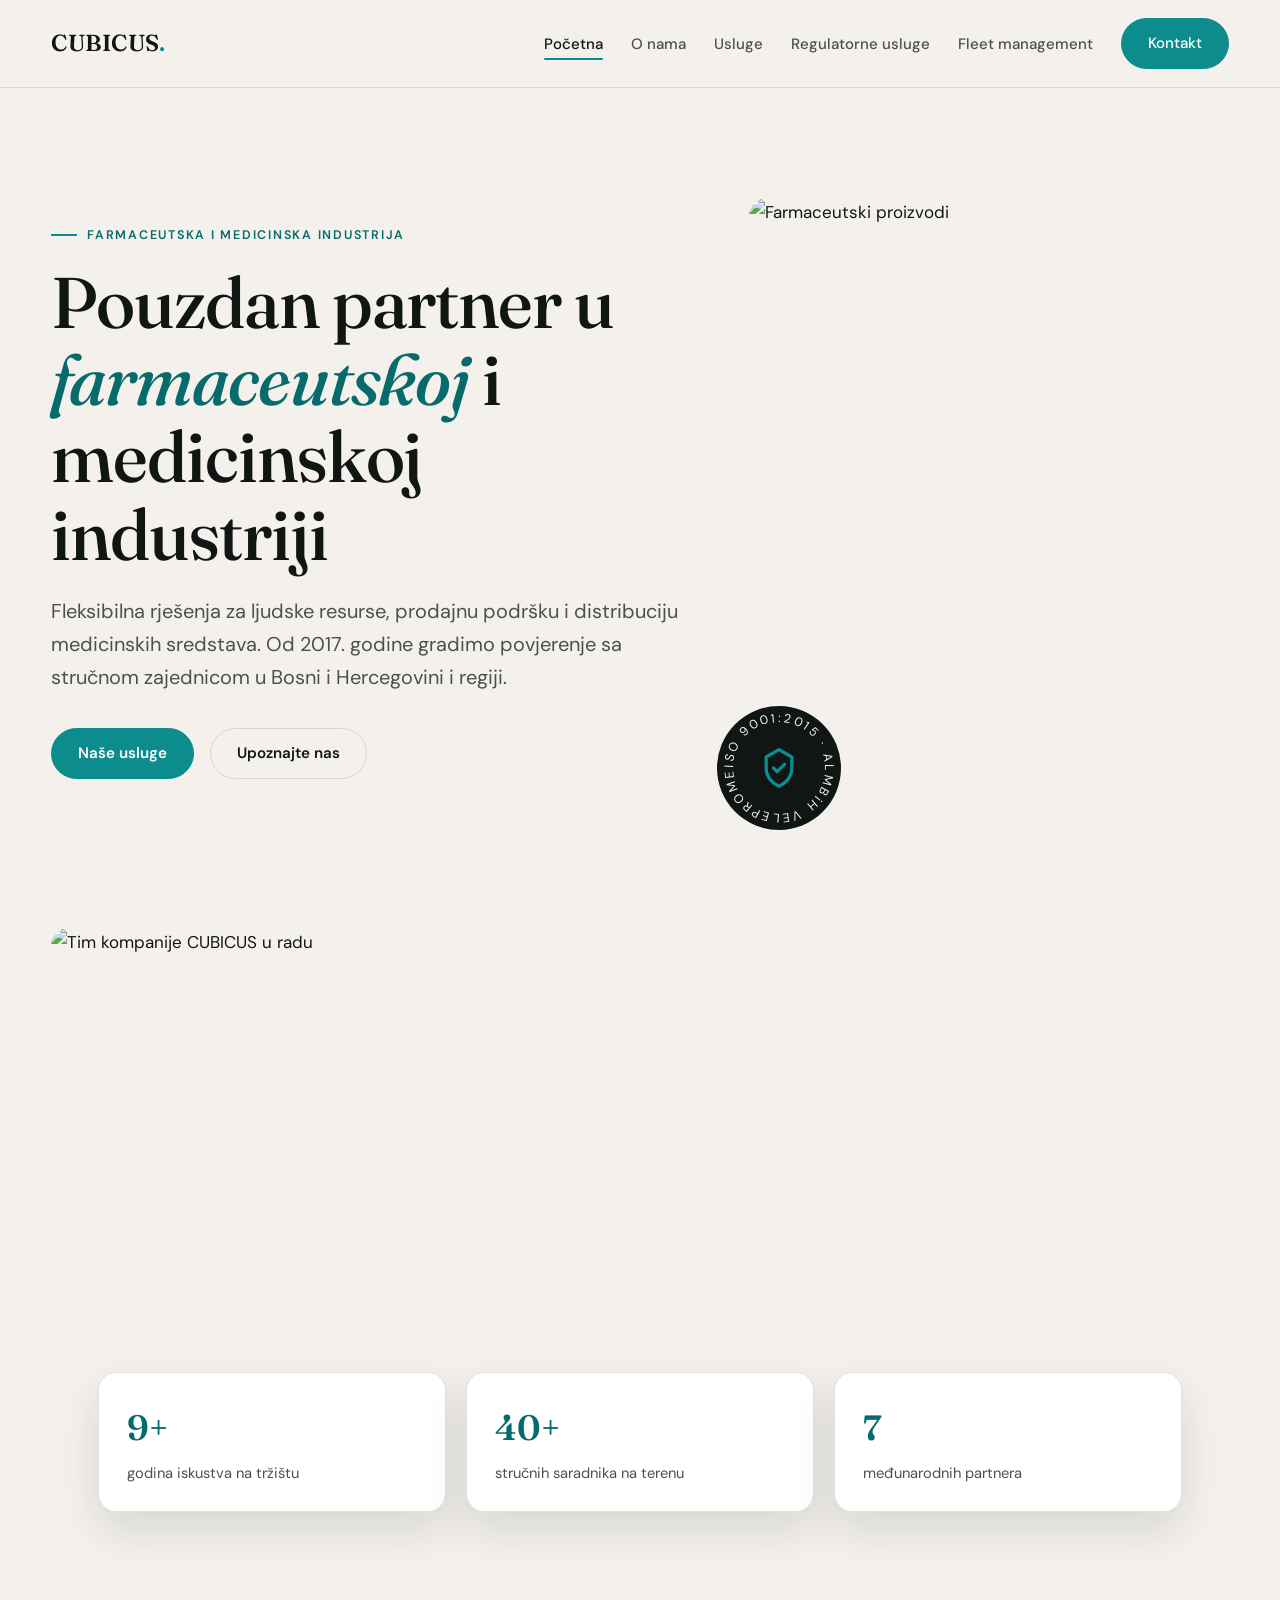
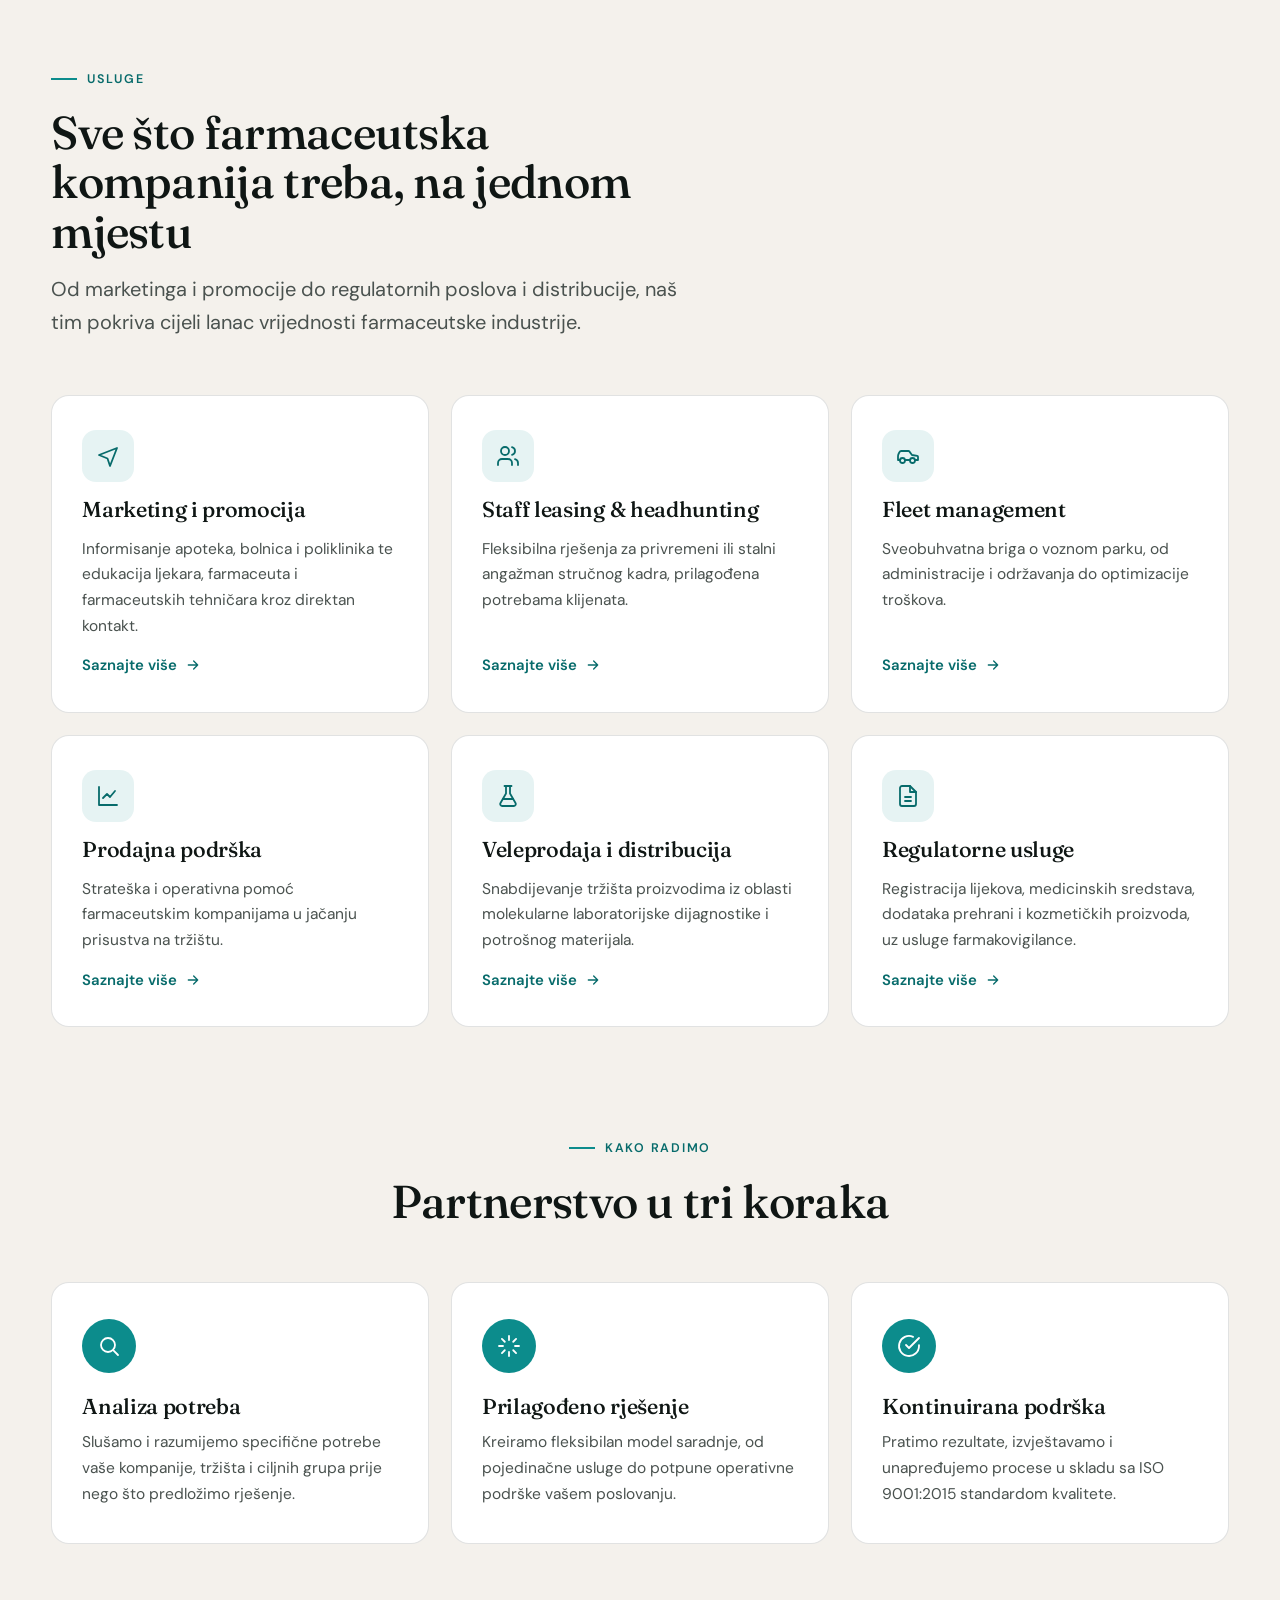
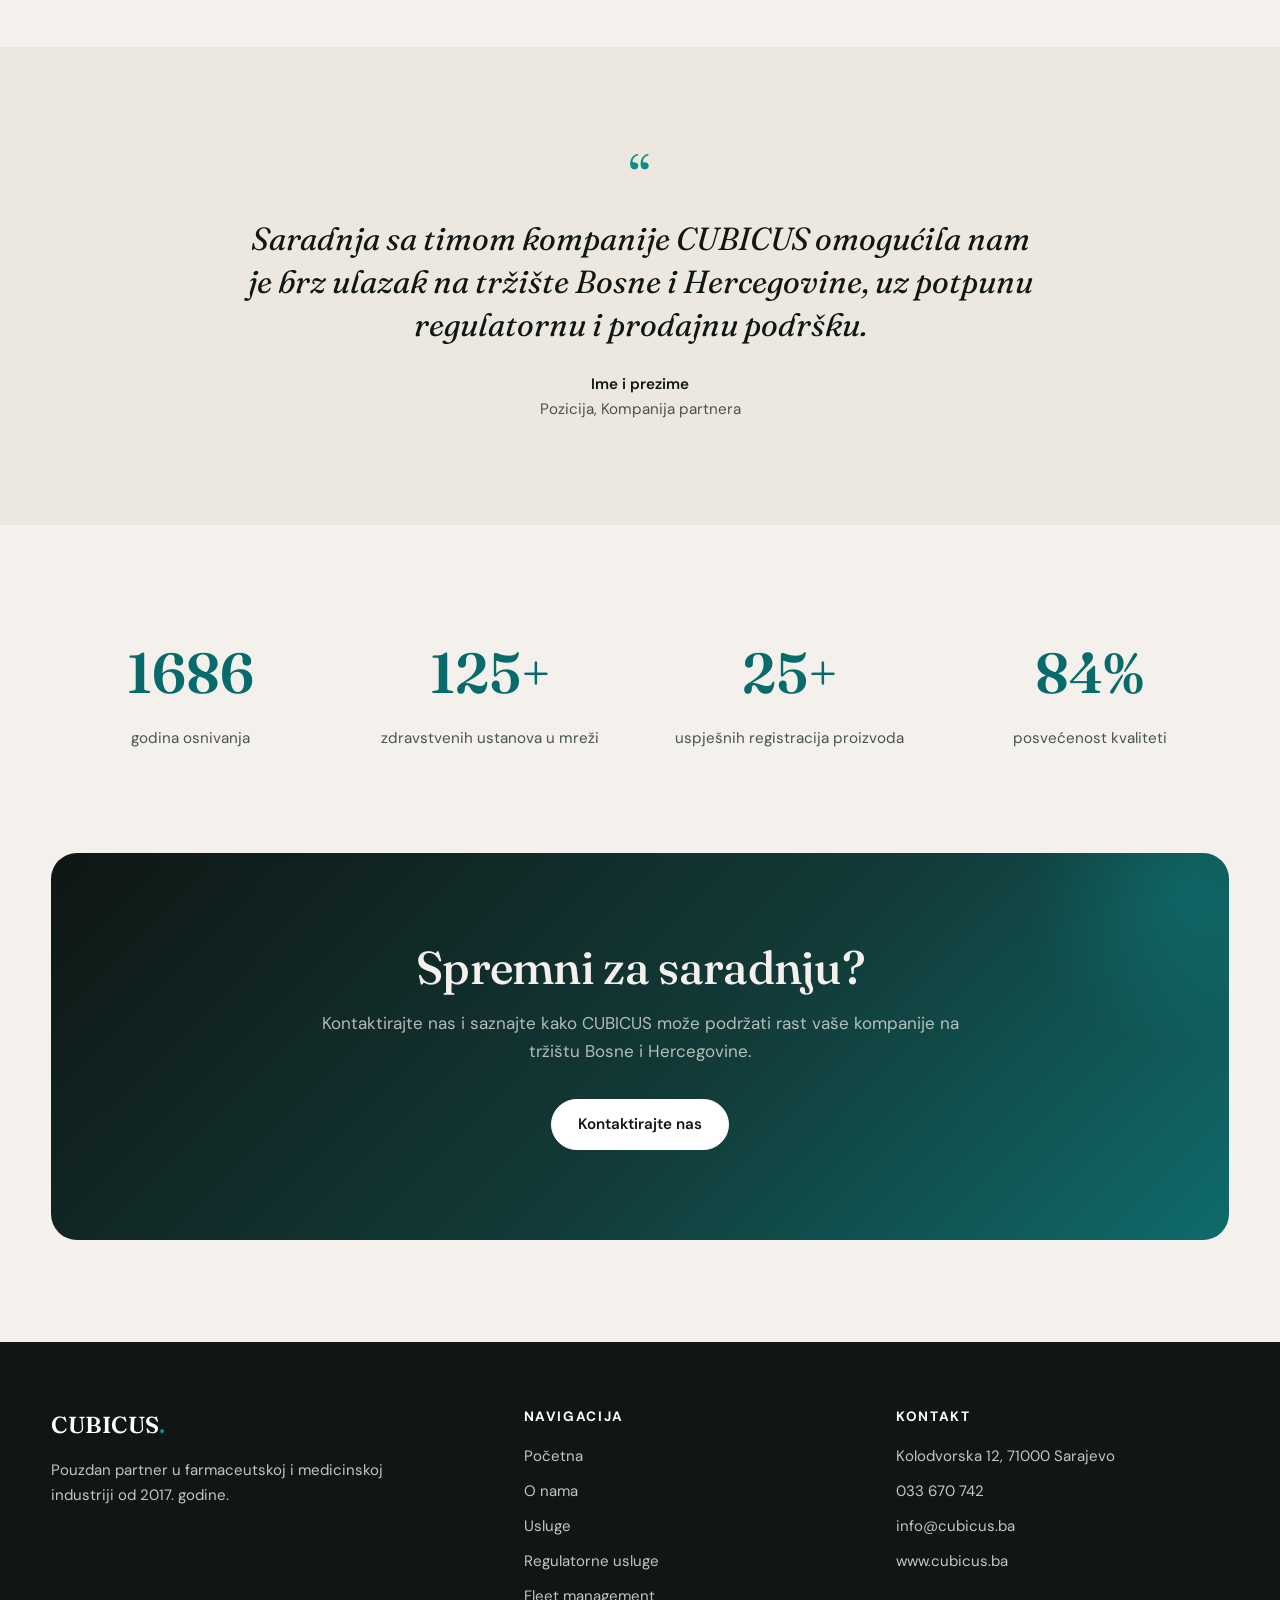
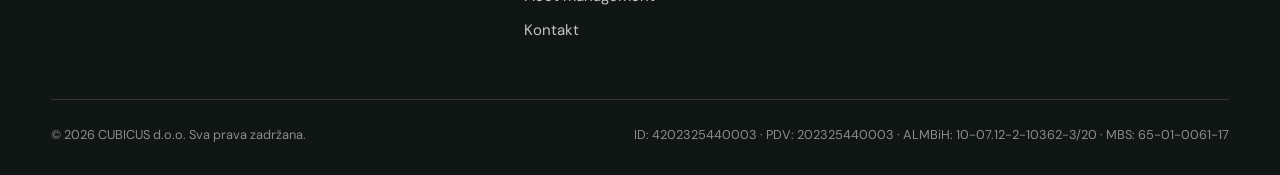
==== commit ae4af6f5: "Remove TRN number from footer and contact page Co-Authored-By: Claude Sonnet 4.6 <noreply@anthropic." ====
--- a/cubicus 7/index.html
+++ b/cubicus 7/index.html
@@ -210,7 +210,7 @@
     </div>
     <div class="footer-legal">
       <span>&copy; 2026 CUBICUS d.o.o. Sva prava zadržana.</span>
-      <span>ID: 4202325440003 &#183; PDV: 202325440003 &#183; ALMBiH: 10-07.12-2-10362-3/20 &#183; MBS: 65-01-0061-17 &#183; TRN: 1401011120098609 ASA BANKA</span>
+      <span>ID: 4202325440003 &#183; PDV: 202325440003 &#183; ALMBiH: 10-07.12-2-10362-3/20 &#183; MBS: 65-01-0061-17</span>
     </div>
   </div>
 </footer>
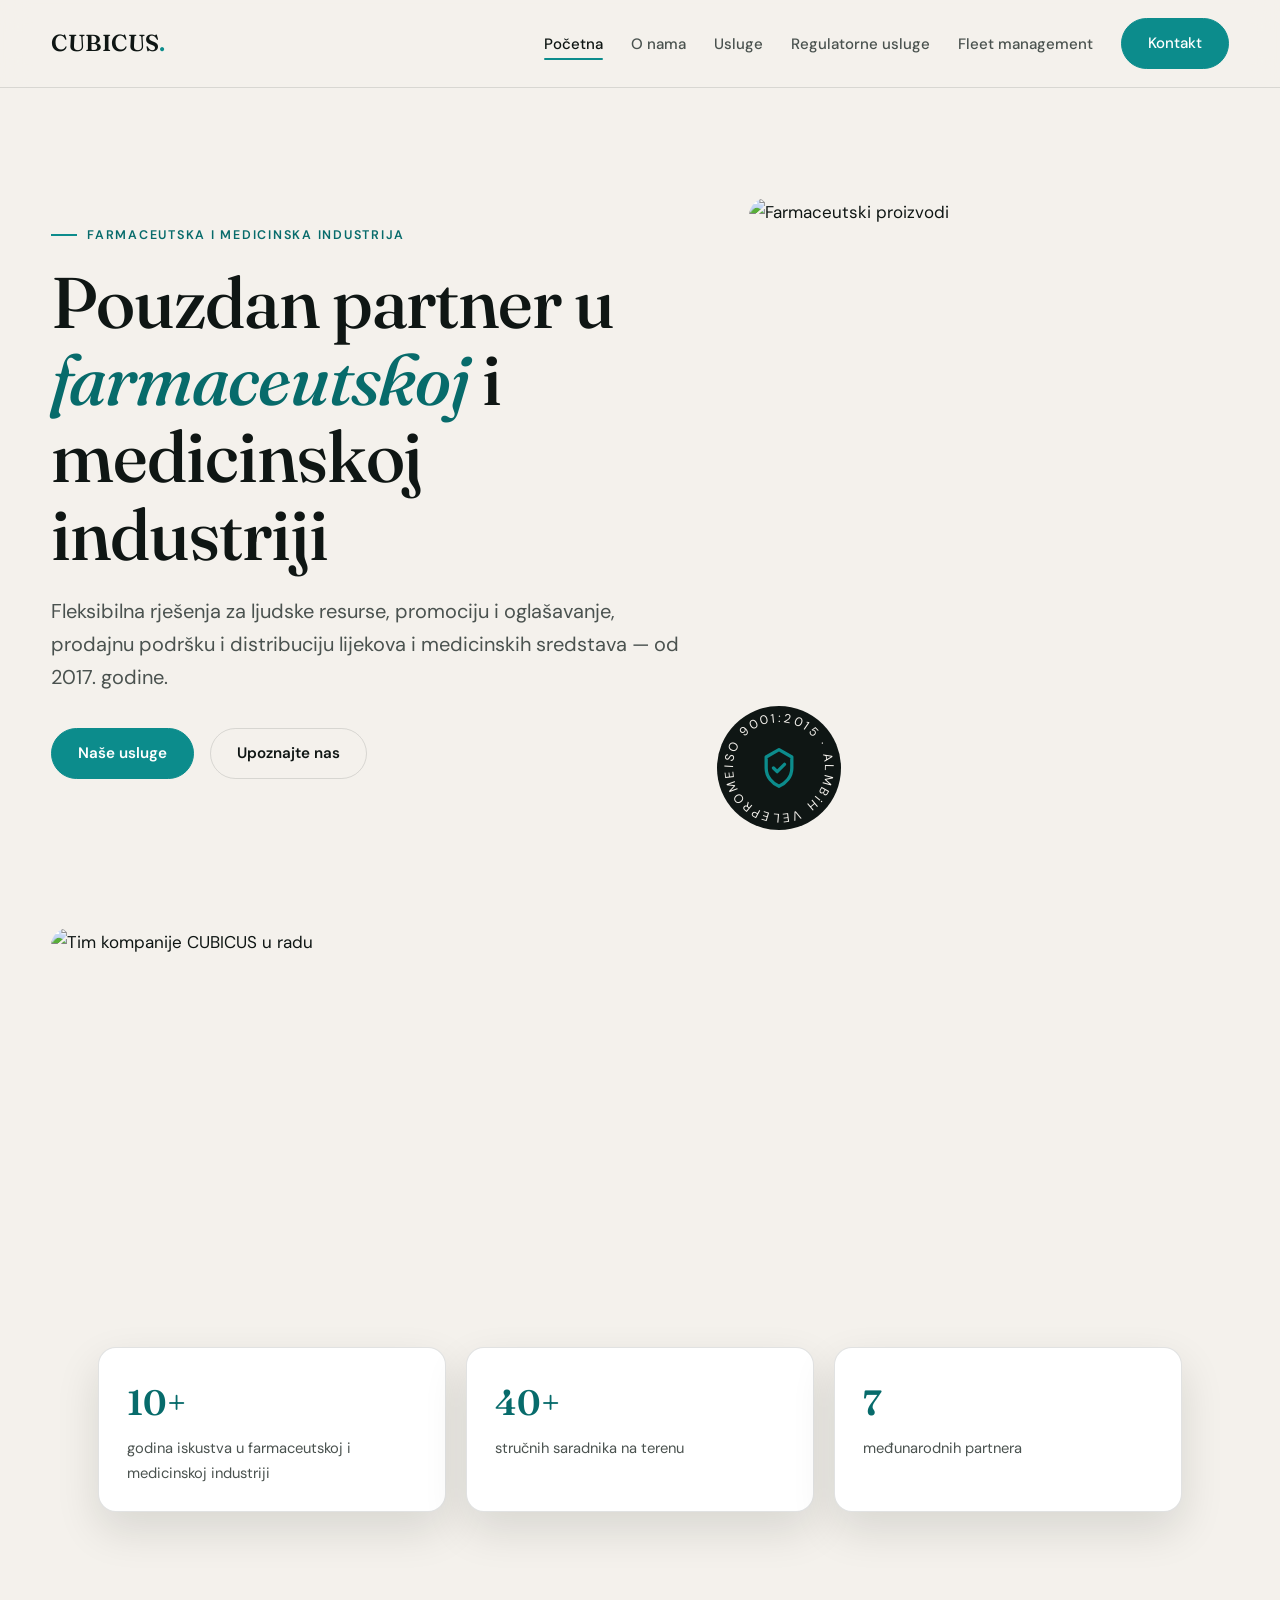
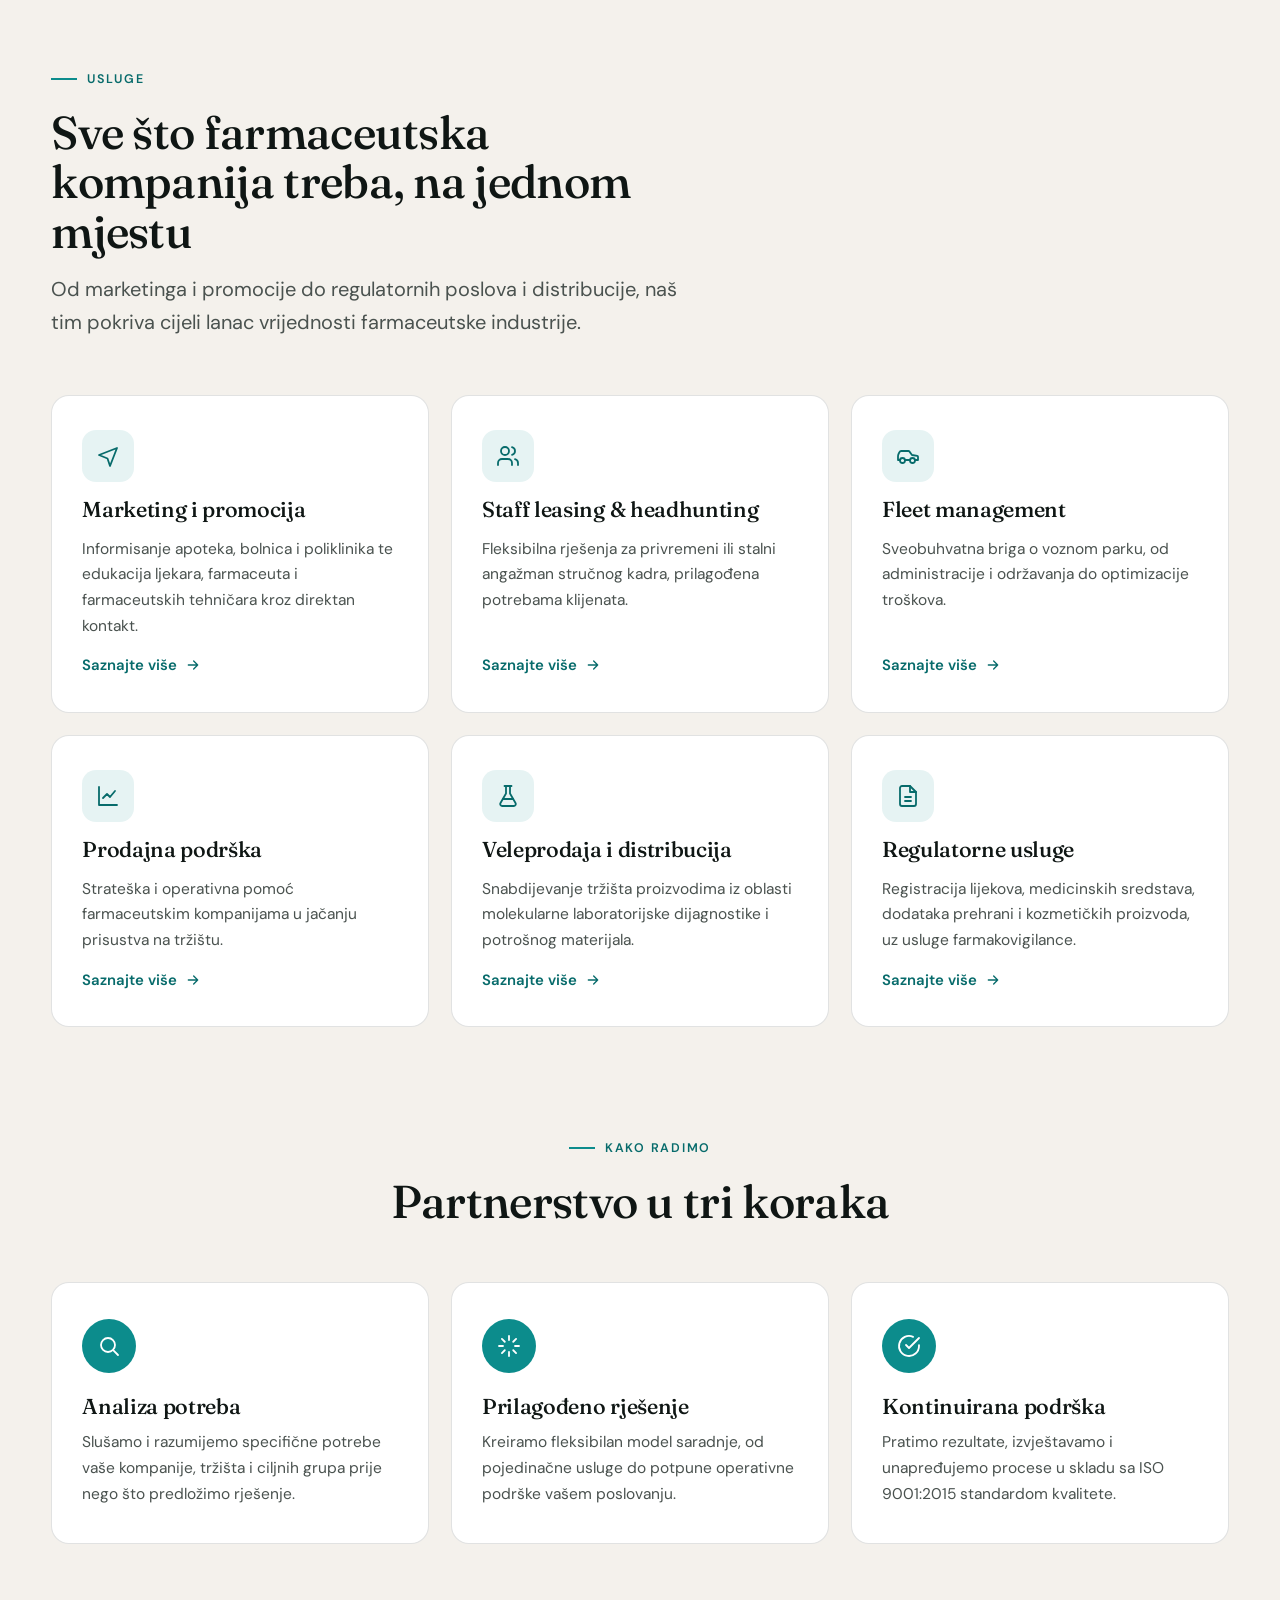
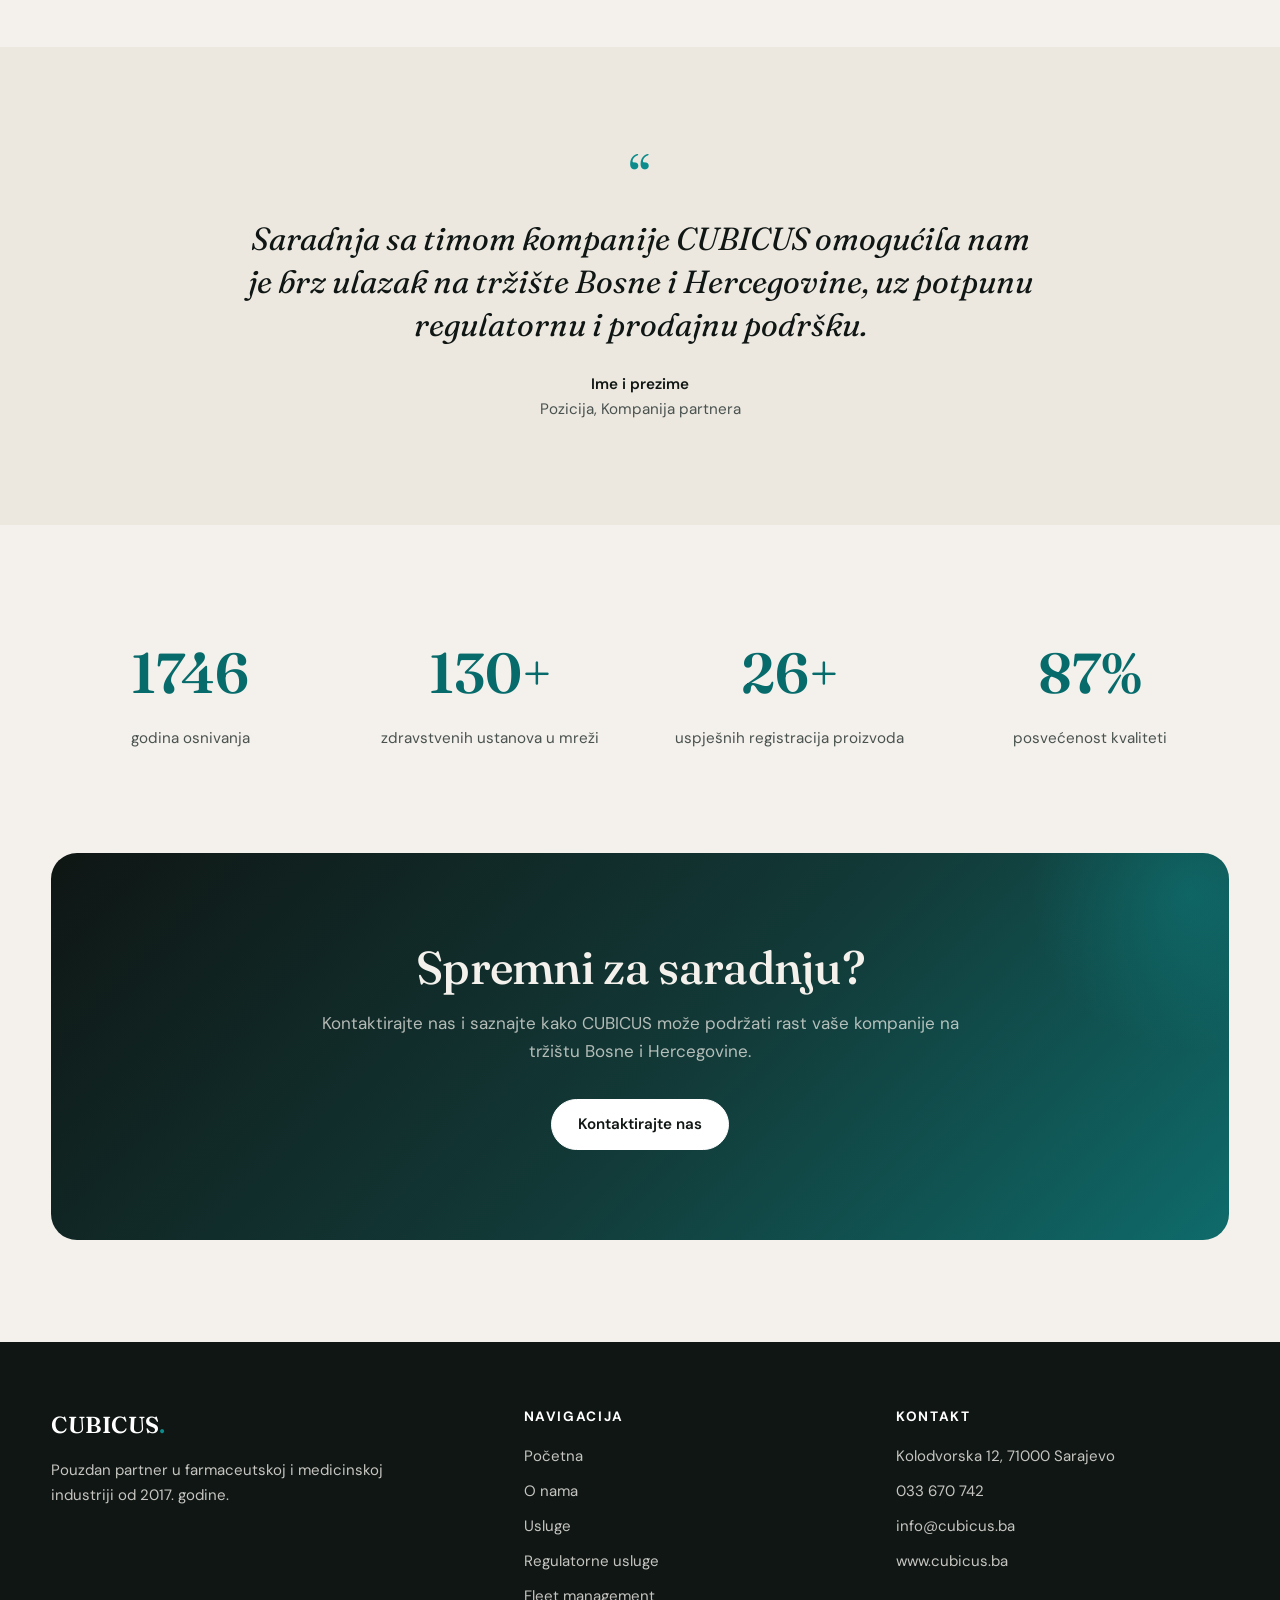
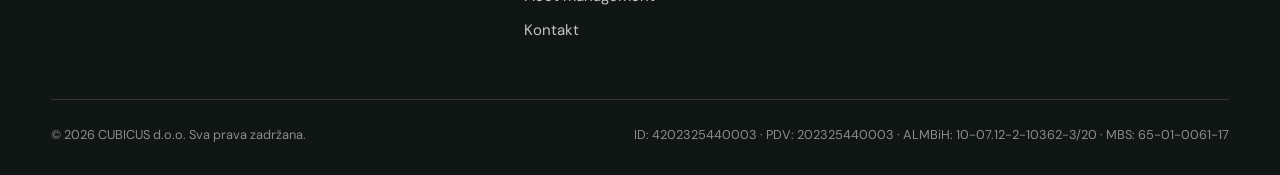
==== commit 85f342c1: "Update hero text, stats, and O nama heading - Hero lead: add promociju i oglašavanje, lijekove i med" ====
--- a/cubicus 7/index.html
+++ b/cubicus 7/index.html
@@ -31,7 +31,7 @@
     <div>
       <span class="eyebrow">Farmaceutska i medicinska industrija</span>
       <h1>Pouzdan partner u <em>farmaceutskoj</em> i medicinskoj industriji</h1>
-      <p class="lead" style="margin-top:22px;">Fleksibilna rješenja za ljudske resurse, prodajnu podršku i distribuciju medicinskih sredstava. Od 2017. godine gradimo povjerenje sa stručnom zajednicom u Bosni i Hercegovini i regiji.</p>
+      <p class="lead" style="margin-top:22px;">Fleksibilna rješenja za ljudske resurse, promociju i oglašavanje, prodajnu podršku i distribuciju lijekova i medicinskih sredstava — od 2017. godine.</p>
       <div class="hero-actions">
         <a class="btn" href="usluge.html">Naše usluge</a>
         <a class="btn ghost" href="o-nama.html">Upoznajte nas</a>
@@ -61,7 +61,7 @@
     <div class="feature-media reveal">
       <img src="https://images.unsplash.com/photo-1522071820081-009f0129c71c?auto=format&fit=crop&q=80&w=1600" alt="Tim kompanije CUBICUS u radu">
       <div class="float-cards">
-        <div class="stat-card"><div class="num"><span data-count="9" data-suffix="+">0</span></div><div class="lbl">godina iskustva na tržištu</div></div>
+        <div class="stat-card"><div class="num"><span data-count="10" data-suffix="+">0</span></div><div class="lbl">godina iskustva u farmaceutskoj i medicinskoj industriji</div></div>
         <div class="stat-card"><div class="num"><span data-count="40" data-suffix="+">0</span></div><div class="lbl">stručnih saradnika na terenu</div></div>
         <div class="stat-card"><div class="num"><span data-count="7">0</span></div><div class="lbl">međunarodnih partnera</div></div>
       </div>
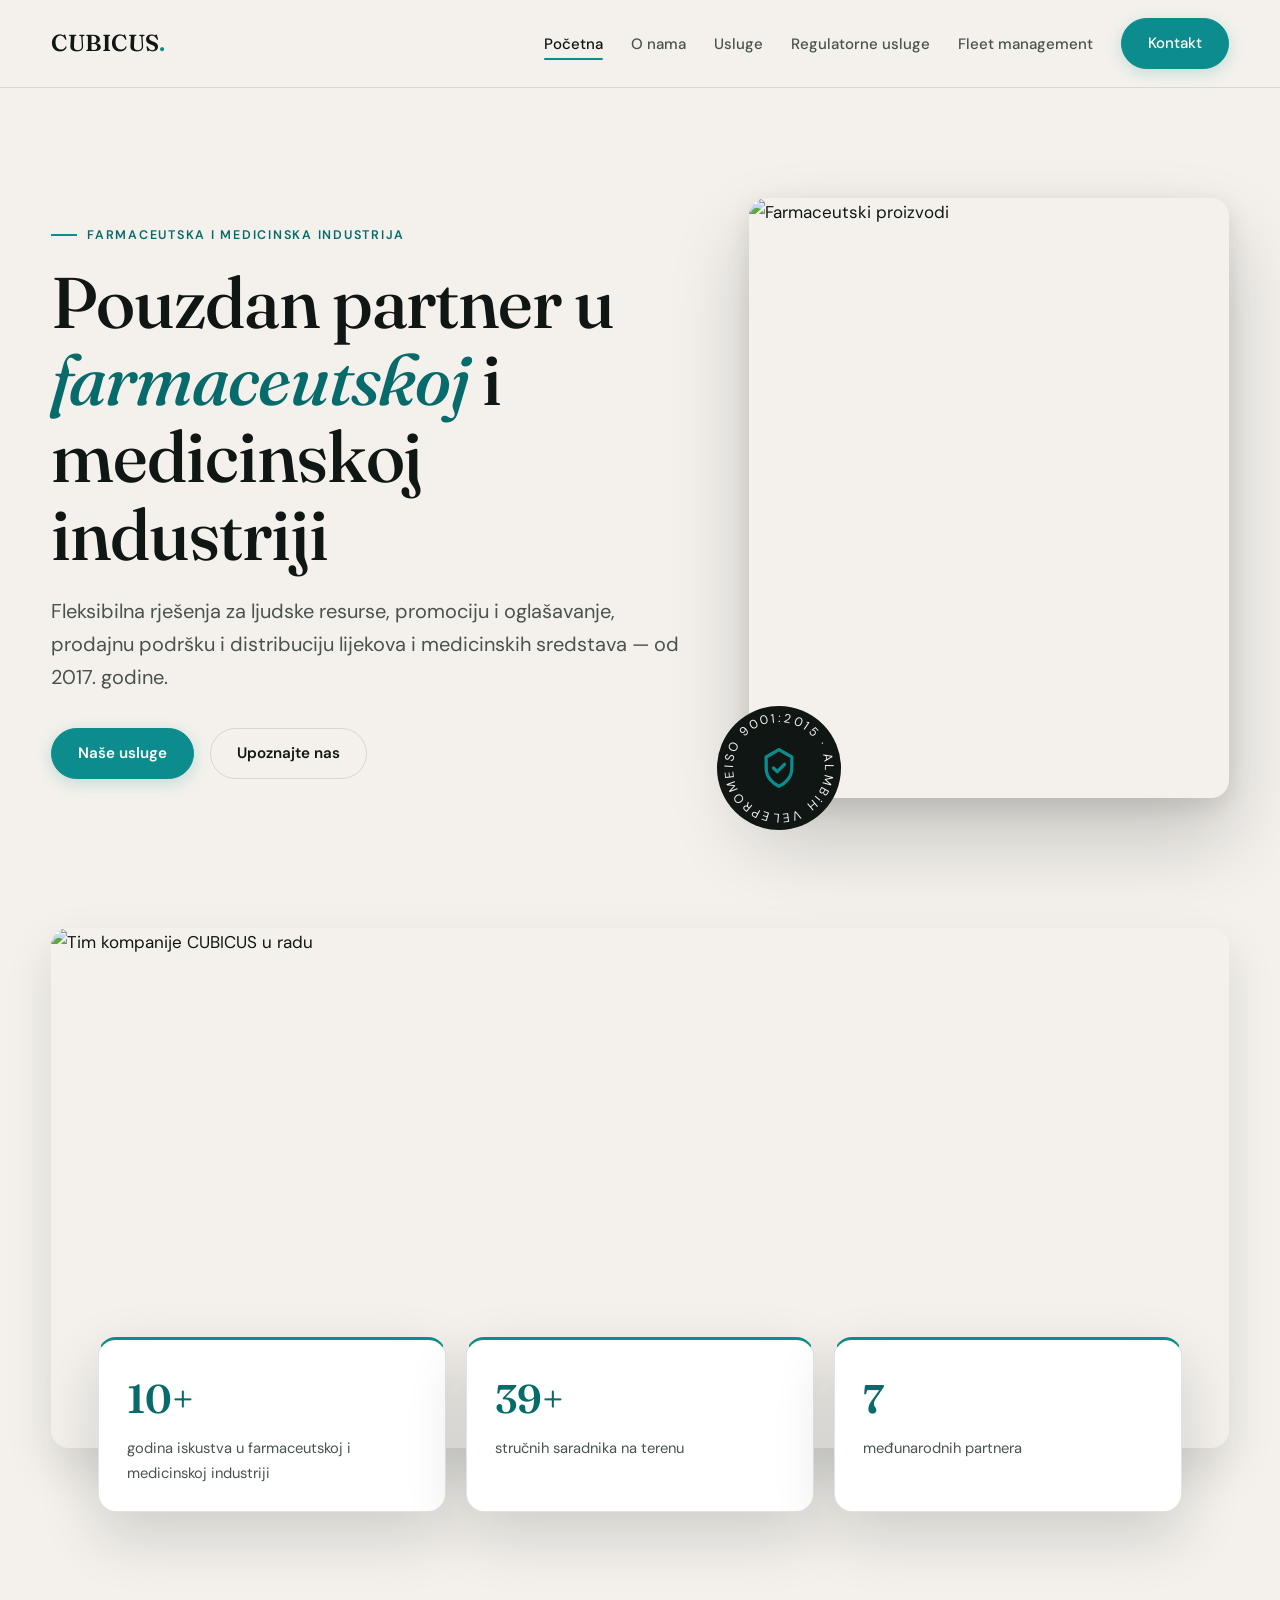
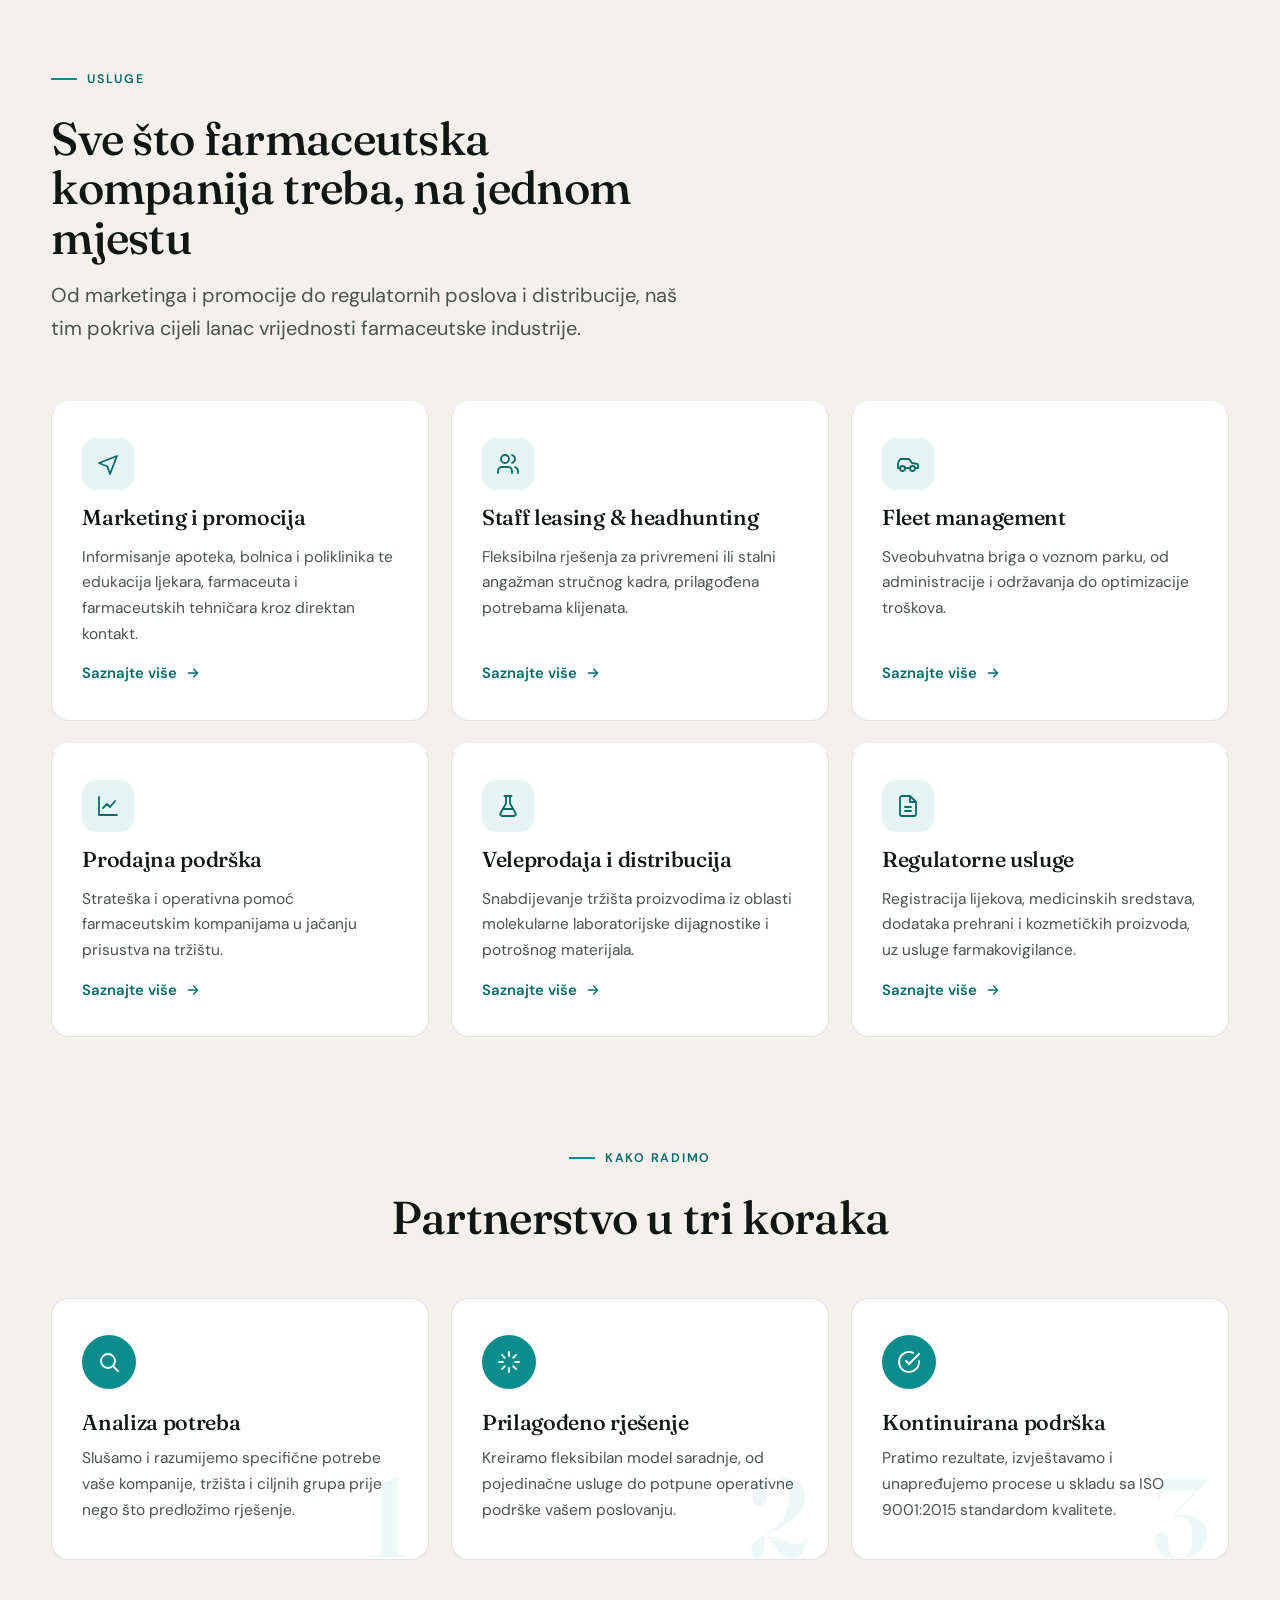
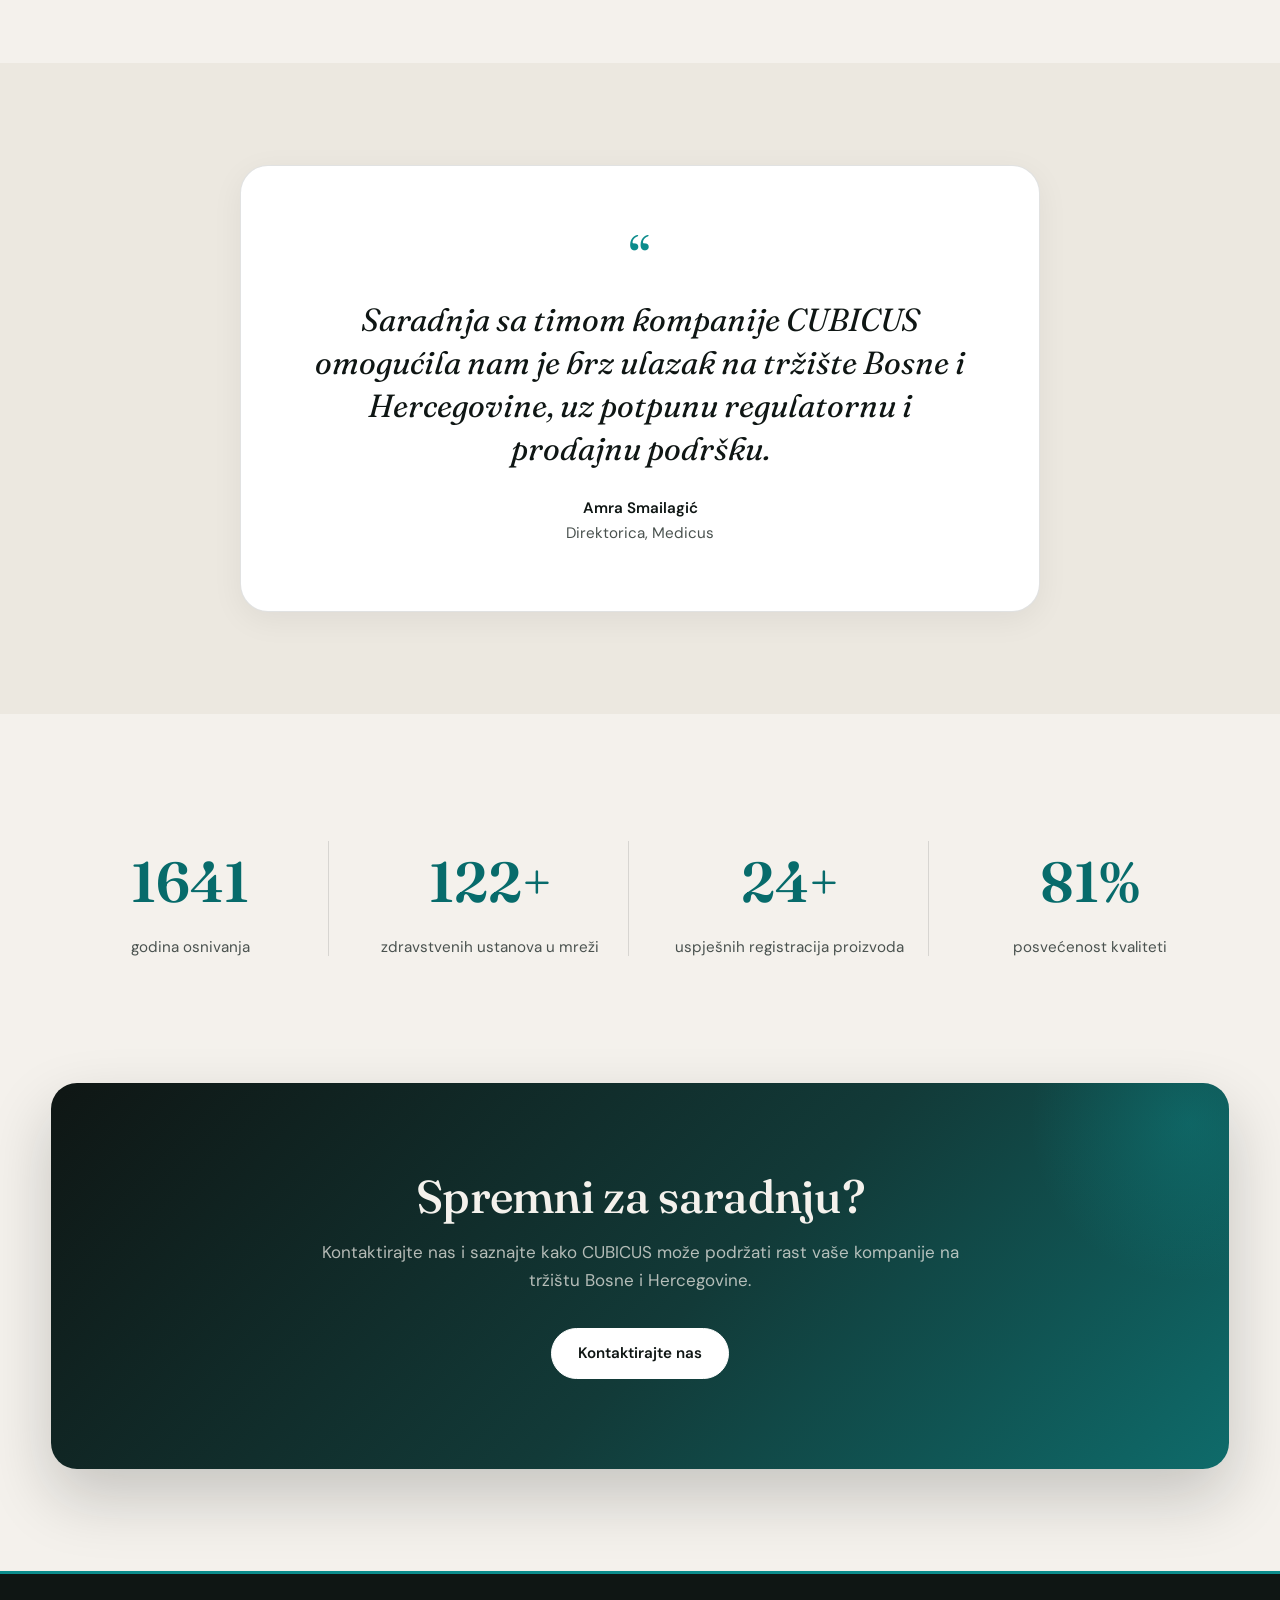
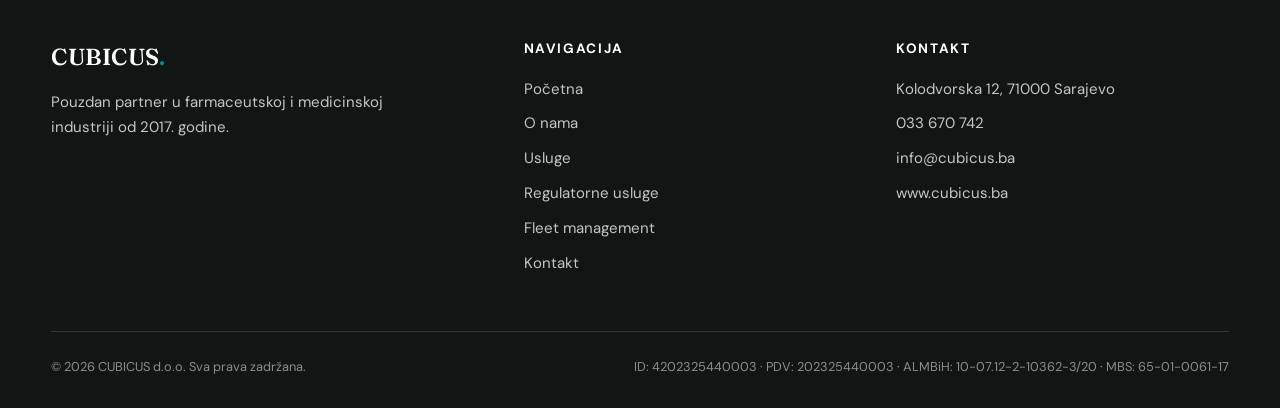
==== commit bcc996b2: "Update testimonial author to Amra Smailagić, Direktorica, Medicus Co-Authored-By: Claude Sonnet 4.6 " ====
--- a/cubicus 7/index.html
+++ b/cubicus 7/index.html
@@ -152,7 +152,7 @@
     <div class="testimonial reveal">
       <span class="quote-mark">&#8220;</span>
       <blockquote>Saradnja sa timom kompanije CUBICUS omogućila nam je brz ulazak na tržište Bosne i Hercegovine, uz potpunu regulatornu i prodajnu podršku.</blockquote>
-      <div class="who"><strong>Ime i prezime</strong> Pozicija, Kompanija partnera</div>
+      <div class="who"><strong>Amra Smailagić</strong> Direktorica, Medicus</div>
     </div>
   </div>
 </section>
--- a/cubicus 7/style.css
+++ b/cubicus 7/style.css
@@ -286,6 +286,109 @@
 .reveal { opacity: 0; transform: translateY(26px); transition: opacity 0.7s ease, transform 0.7s ease; }
 .reveal.visible { opacity: 1; transform: none; }
 @media (prefers-reduced-motion: reduce) { .reveal { opacity: 1; transform: none; transition: none; } }
+
+/* ---------- Visual enhancements ---------- */
+
+/* Buttons — depth & shadow */
+.btn:not(.ghost):not(.on-dark) { box-shadow: 0 4px 16px rgba(12,140,140,0.22); }
+.btn:not(.ghost):not(.on-dark):hover { box-shadow: 0 8px 28px rgba(12,140,140,0.32); }
+.btn { transition: background 0.25s, transform 0.25s, box-shadow 0.25s; }
+
+/* Focus rings for accessibility */
+a:focus-visible, button:focus-visible { outline: 2px solid var(--accent); outline-offset: 3px; border-radius: 4px; }
+
+/* Nav scroll shadow (class added by JS) */
+.nav-wrap.scrolled { box-shadow: 0 4px 24px rgba(15,22,20,0.09); }
+
+/* Hero image — premium shadow */
+.hero-side img { box-shadow: 0 40px 80px rgba(15,22,20,0.2), 0 8px 24px rgba(15,22,20,0.1); }
+
+/* Feature band image */
+.feature-media > img { box-shadow: 0 20px 48px rgba(15,22,20,0.12); }
+
+/* Stat cards — top accent + deeper shadow */
+.stat-card { border-top: 3px solid var(--accent); box-shadow: 0 24px 60px rgba(15,22,20,0.16); }
+.stat-card .num { font-size: 2.5rem; }
+
+/* Service cards — accent top bar on hover */
+.service-card {
+  border-top: 3px solid transparent;
+  transition: transform 0.35s cubic-bezier(0.25,0.46,0.45,0.94), box-shadow 0.35s, border-color 0.35s;
+}
+.service-card:hover { border-top-color: var(--accent); box-shadow: 0 24px 48px rgba(15,22,20,0.12); }
+
+/* Staggered service card reveals */
+.services-grid .service-card:nth-child(2) { transition-delay: 0.08s; }
+.services-grid .service-card:nth-child(3) { transition-delay: 0.16s; }
+.services-grid .service-card:nth-child(4) { transition-delay: 0.06s; }
+.services-grid .service-card:nth-child(5) { transition-delay: 0.14s; }
+.services-grid .service-card:nth-child(6) { transition-delay: 0.22s; }
+
+/* How-cards — step watermark + hover lift */
+.how-grid { counter-reset: step-counter; }
+.how-card {
+  position: relative; overflow: hidden;
+  counter-increment: step-counter;
+  transition: transform 0.3s, box-shadow 0.3s;
+}
+.how-card::after {
+  content: counter(step-counter);
+  position: absolute; bottom: -14px; right: 18px;
+  font-family: var(--font-display); font-size: 7rem; font-weight: 600; line-height: 1;
+  color: rgba(12,140,140,0.07); pointer-events: none; user-select: none;
+}
+.how-card:hover { transform: translateY(-4px); box-shadow: 0 18px 36px rgba(15,22,20,0.09); }
+.how-grid .how-card:nth-child(2) { transition-delay: 0.1s; }
+.how-grid .how-card:nth-child(3) { transition-delay: 0.2s; }
+
+/* Detail aside — shadow + subtle zoom on hover */
+.detail-aside img {
+  box-shadow: 0 24px 56px rgba(15,22,20,0.14);
+  transition: transform 0.5s cubic-bezier(0.25,0.46,0.45,0.94), box-shadow 0.5s;
+}
+.detail-aside:hover img { transform: scale(1.015); box-shadow: 0 32px 64px rgba(15,22,20,0.18); }
+
+/* Timeline dots — glow ring */
+.timeline-item::before { box-shadow: 0 0 0 5px rgba(12,140,140,0.14); transition: box-shadow 0.3s; }
+.timeline-item:hover::before { box-shadow: 0 0 0 9px rgba(12,140,140,0.18); }
+
+/* Positions row — tinted accent pills */
+.positions-row span {
+  background: rgba(12,140,140,0.07); border-color: rgba(12,140,140,0.22); color: var(--accent-deep);
+  transition: background 0.2s, border-color 0.2s;
+}
+.positions-row span:hover { background: rgba(12,140,140,0.14); border-color: rgba(12,140,140,0.4); cursor: default; }
+
+/* Testimonial — card treatment */
+.testimonial {
+  background: var(--card); border: 1px solid var(--line); border-radius: 28px;
+  padding: clamp(36px,5vw,64px) clamp(28px,5vw,72px);
+  box-shadow: 0 8px 32px rgba(15,22,20,0.06);
+}
+
+/* Stats band — subtle dividers */
+.stats-band > div { position: relative; padding: 20px 12px; border-radius: var(--radius); }
+.stats-band > div:not(:last-child)::after {
+  content: ""; position: absolute; right: 0; top: 15%; bottom: 15%;
+  width: 1px; background: var(--line);
+}
+@media (max-width: 980px) { .stats-band > div::after { display: none; } }
+
+/* CTA — depth shadow */
+.cta-inner { box-shadow: 0 28px 64px rgba(15,22,20,0.2); }
+
+/* Contact cards — hover lift */
+.contact-card { transition: box-shadow 0.3s, transform 0.3s; }
+.contact-card:hover { box-shadow: 0 12px 32px rgba(15,22,20,0.1); transform: translateY(-2px); }
+
+/* Footer — accent top border */
+footer { border-top: 3px solid var(--accent); }
+
+/* Page hero — bottom separator */
+.page-hero { border-bottom: 1px solid var(--line); }
+
+/* Section head — tighter heading margin */
+.section-head h2 { margin-top: 6px; }
 
 /* ---------- Responsive ---------- */
 @media (max-width: 980px) {
